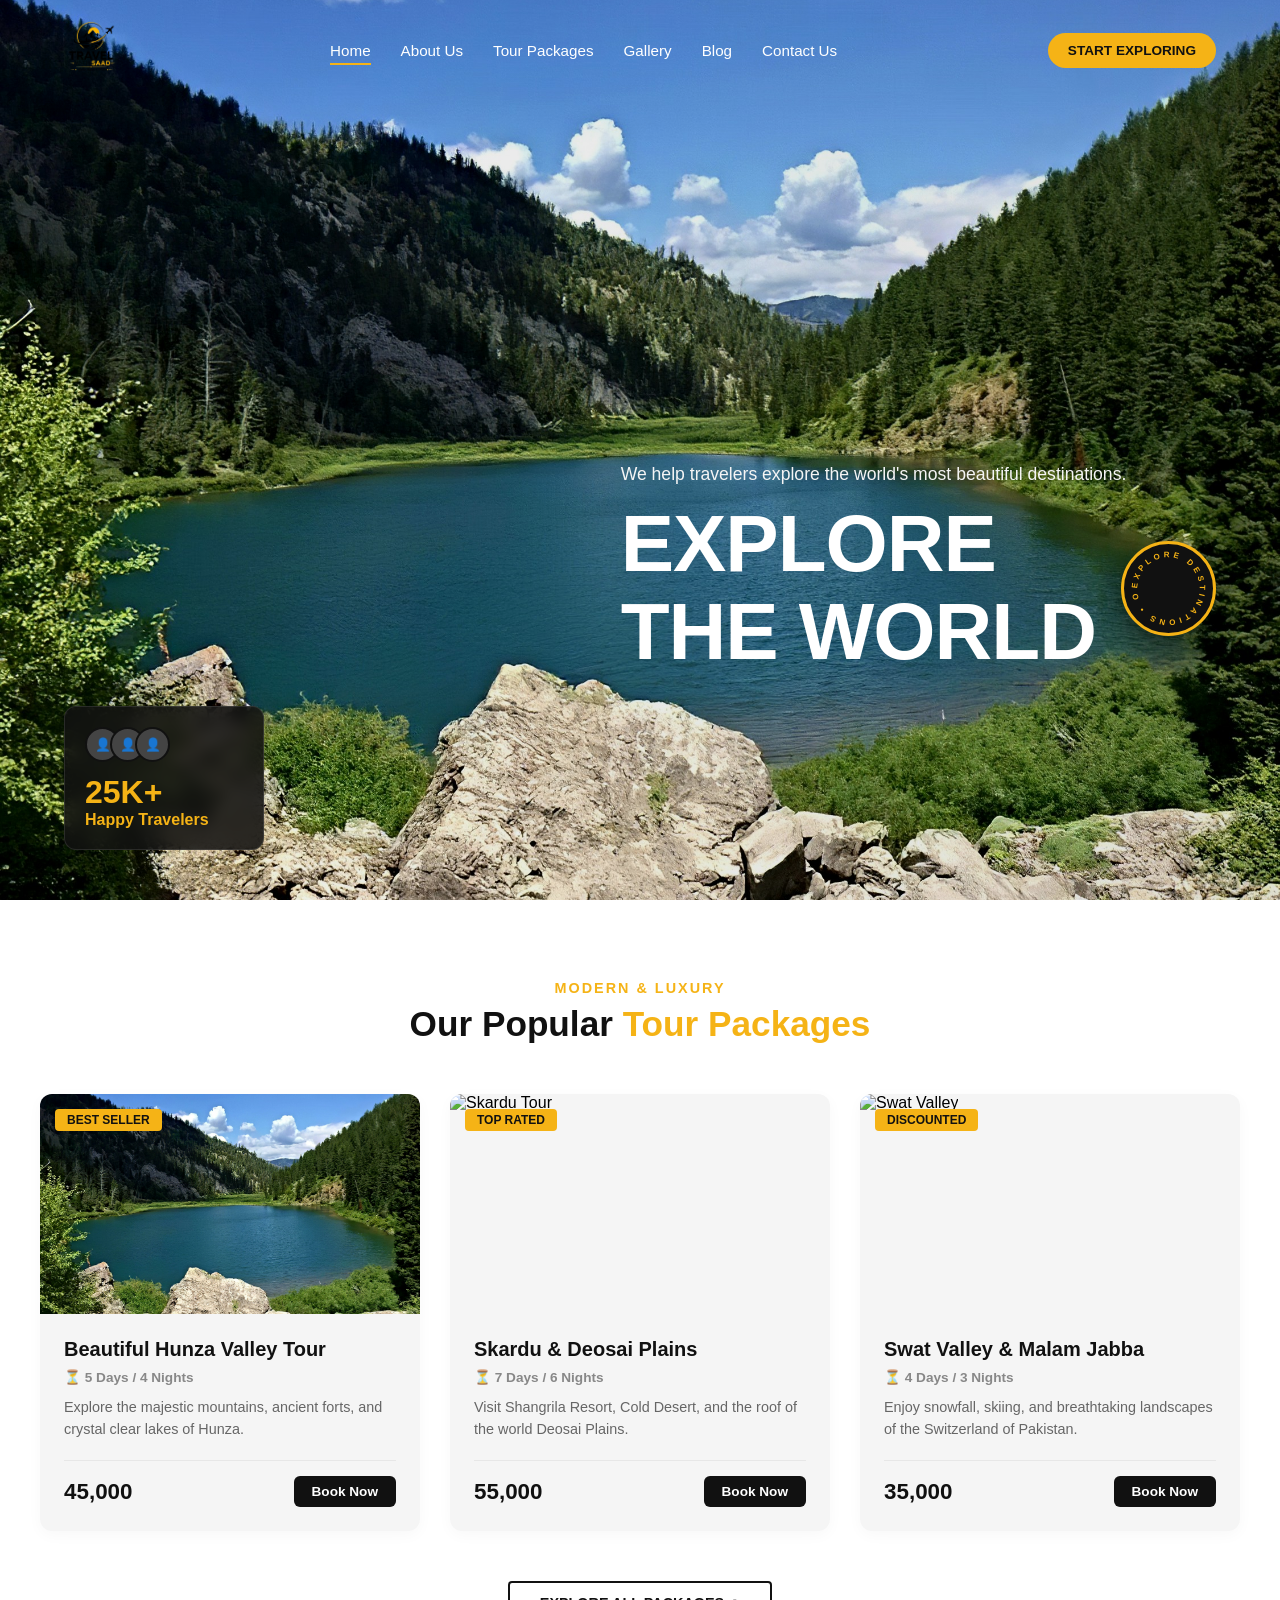
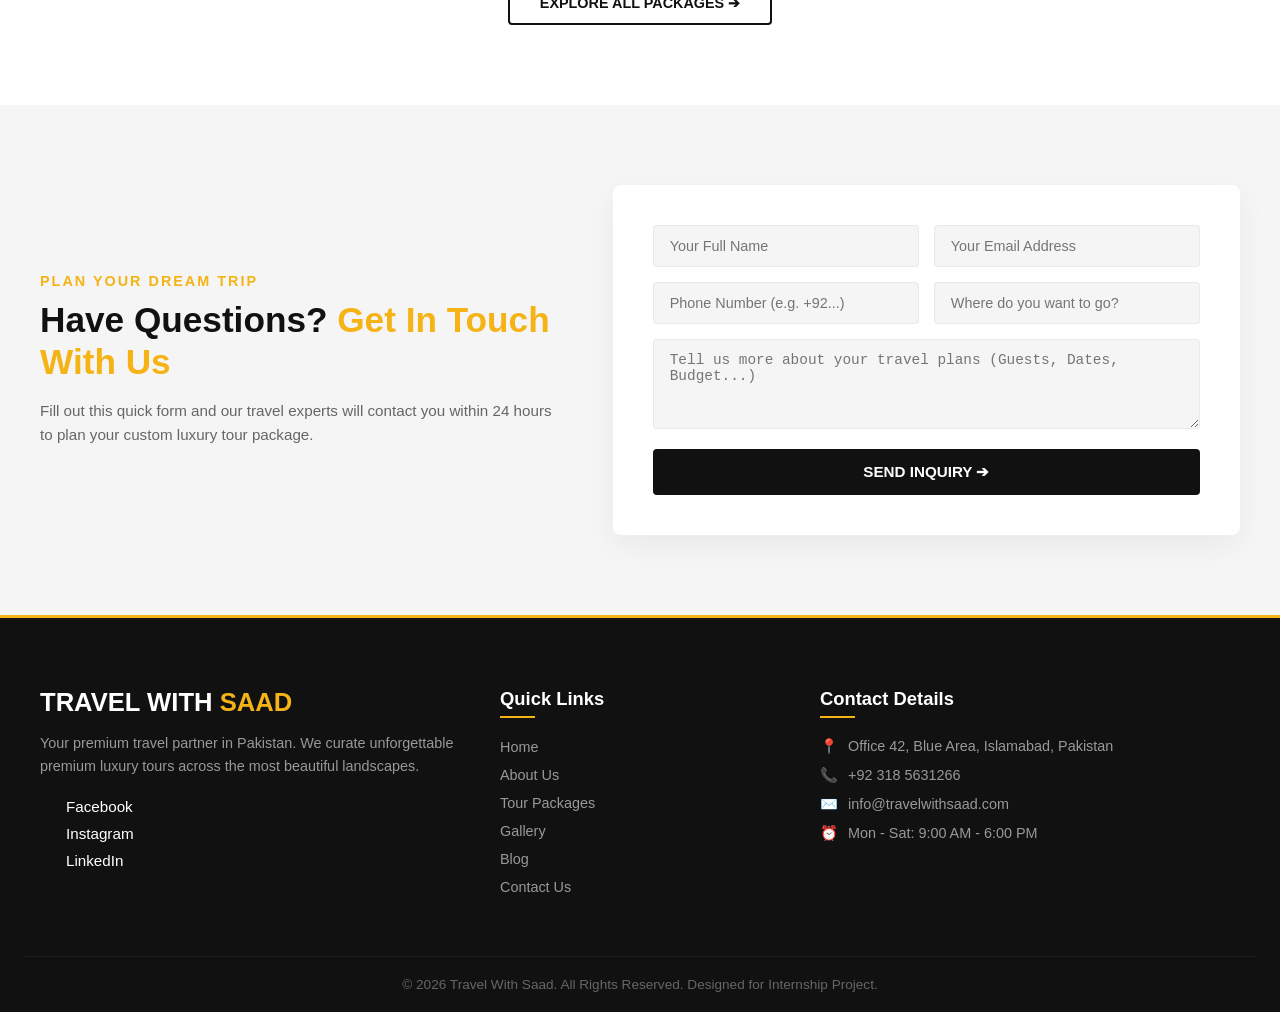
==== index.html @ cbd439f2 "Add files via upload" ====
<!DOCTYPE html>
<html lang="en">
<head>
    <meta charset="UTF-8">
    <meta name="viewport" content="width=device-width, initial-scale=1.0">
    <title>travel-with-saad</title>
     
     <link rel="stylesheet" href="css/all.min.css"> 
     <link rel="stylesheet" href="style.css">
</head>
<body>
    <!-- ==========================================
     MAIN NAVIGATION BAR (HEADER)
     ========================================== -->
<header class="main-navbar">
    <div class="nav-container">
        <!-- Real Logo Embedded -->
<a href="index.html" class="nav-logo">
    <img src="logo.png" alt="Travel With Saad Logo" class="logo-img">
</a>

        
        
        
        <button class="hamburger-btn" id="menuBtn" aria-label="Toggle Navigation">
            <span class="bar"></span>
            <span class="bar"></span>
            <span class="bar"></span>
        </button>
        
        <!-- Navigation Menu Links -->
        <nav class="nav-menu" id="navMenu">
            <a href="index.html" class="nav-link active">Home</a>
            <a href="about.html" class="nav-link">About Us</a>
            <a href="packages.html" class="nav-link">Tour Packages</a>
            <a href="gallery.html" class="nav-link">Gallery</a>
            <a href="blog.html" class="nav-link">Blog</a>
            <a href="contact.html" class="nav-link">Contact Us</a>
            
        </nav>
        <a href="#explore" class="nav-cta-btn">Start Exploring</a> 
        
    </div>
</header>
<!-- ==========================================
     INSPIRATIONAL HERO SECTION
     ========================================== -->
<section class="hero-section">
    
    <div class="hero-overlay"></div>
    
    <div class="hero-container">
       
        <div class="hero-main-content">
            <p class="hero-tagline">We help travelers explore the world's most beautiful destinations.</p>
          
<h1 class="hero-title">
    <span class="title-text">EXPLORE <br> THE WORLD</span>
    

    <div class="explore-badge-container">
        <svg viewBox="0 0 100 100" class="rotating-text-svg">
            <path id="circlePath" d="M 50, 50 m -35, 0 a 35,35 0 1,1 70,0 a 35,35 0 1,1 -70,0" fill="transparent" />
            <text fill="#f5b316">
                <textPath href="#circlePath" letter-spacing="3.8" style="font-size: 9px; font-weight: 800; font-family: 'Montserrat', sans-serif;">
                    EXPLORE DESTINATIONS • OUTDOOR DESTINATIONS • 
                </textPath>
            </text>
        </svg>
        
        <i class="fas fa-paper-plane center-badge-icon"></i>
    </div>
</h1>

        </div>
        

        
        <div class="floating-stats-card">
            <div class="avatar-group">
                <div class="avatar">👤</div>
                <div class="avatar">👤</div>
                <div class="avatar">👤</div>
            </div>

<h2 class="stats-number" id="touristCounter" data-target="25">0</h2><span class="stats-plus">K+</span>

            <p class="stats-label">Happy Travelers</p>
        </div>
    </div>
</section>
<!-- ==========================================
     POPULAR TOUR PACKAGES SECTION
     ========================================== -->
<section class="packages-section" id="packages">
    <div class="packages-container">
        
        <!-- Section Main Heading -->
        <div class="section-header">
            <p class="sub-title">Modern & Luxury</p>
            <h2 class="main-title">Our Popular <span>Tour Packages</span></h2>
        </div>

        <!-- Packages Grid Wrapper -->
        <div class="packages-grid">
            
            <!-- Card 1: Hunza Valley -->
            <div class="package-card">
                <div class="package-img-box">
                    <img src="hunza.jpg" alt="Hunza Valley" class="package-img">
                    <span class="package-tag">Best Seller</span>
                </div>
                <div class="package-content">
                    <h3 class="package-title">Beautiful Hunza Valley Tour</h3>
                    <p class="package-days">⏳ 5 Days / 4 Nights</p>
                    <p class="package-desc">Explore the majestic mountains, ancient forts, and crystal clear lakes of Hunza.</p>
                    <div class="package-footer">
                        <span class="package-price">45,000</span>
                        <a href="contact.html" class="book-btn">Book Now</a>
                    </div>
                </div>
            </div>

            <!-- Card 2: Skardu Adventure -->
            <div class="package-card">
                <div class="package-img-box">
                    <img src="skardu.jpg" alt="Skardu Tour" class="package-img">
                    <span class="package-tag">Top Rated</span>
                </div>
                <div class="package-content">
                    <h3 class="package-title">Skardu & Deosai Plains</h3>
                    <p class="package-days">⏳ 7 Days / 6 Nights</p>
                    <p class="package-desc">Visit Shangrila Resort, Cold Desert, and the roof of the world Deosai Plains.</p>
                    <div class="package-footer">
                        <span class="package-price">55,000</span>
                        <a href="contact.html" class="book-btn">Book Now</a>
                    </div>
                </div>
            </div>

            <!-- Card 3: Malam Jabba -->
            <div class="package-card">
                <div class="package-img-box">
                    <img src="swat.jpg" alt="Swat Valley" class="package-img">
                    <span class="package-tag">Discounted</span>
                </div>
                <div class="package-content">
                    <h3 class="package-title">Swat Valley & Malam Jabba</h3>
                    <p class="package-days">⏳ 4 Days / 3 Nights</p>
                    <p class="package-desc">Enjoy snowfall, skiing, and breathtaking landscapes of the Switzerland of Pakistan.</p>
                    <div class="package-footer">
                        <span class="package-price">35,000</span>
                        <a href="contact.html" class="book-btn">Book Now</a>
                    </div>
                </div>
            </div>
            </div>
         <!-- </div> packages-grid ke bilkul neeche yeh paste karein -->
        <div class="explore-more-box">
            <a href="packages.html" class="explore-more-btn">Explore All Packages ➔</a>
        </div>
    </div>
</section>
<!-- ==========================================
     QUICK INQUIRY FORM (FORMSPREE INTEGRATION)
     ========================================== -->
<section class="inquiry-section">
    <div class="inquiry-container">
        
        <!-- Left Side Text Box -->
        <div class="inquiry-info">
            <p class="inquiry-sub">Plan Your Dream Trip</p>
            <h2 class="inquiry-title">Have Questions? <span>Get In Touch With Us</span></h2>
            <p class="inquiry-text">Fill out this quick form and our travel experts will contact you within 24 hours to plan your custom luxury tour package.</p>
        </div>

        <!-- Right Side Form Box -->
        <div class="inquiry-form-box">
            <!-- ⚠️ Note: Action attribute me Formspree ki key end par lagegi backend k bina mail receive karne k liye -->
            <form action="https://formspree.io/f/mljrjzow" method="POST" class="main-inquiry-form">
                
                <div class="form-row">
                    <input type="text" name="name" placeholder="Your Full Name" required>
                    <input type="email" name="email" placeholder="Your Email Address" required>
                </div>

                <div class="form-row">
                    <input type="tel" name="phone" placeholder="Phone Number (e.g. +92...)" required>
                    <input type="text" name="destination" placeholder="Where do you want to go?" required>
                </div>

                <textarea name="message" rows="4" placeholder="Tell us more about your travel plans (Guests, Dates, Budget...)" required></textarea>

                <button type="submit" class="form-submit-btn">Send Inquiry ➔</button>
            </form>
        </div>

    </div>
</section>
<!-- ==========================================
     MAIN WEBSITE FOOTER SECTION
     ========================================== -->
<footer class="main-footer">
    <div class="footer-container">
        
        <!-- Column 1: Brand & Logo Info -->
        <div class="footer-col brand-info">
            <h3 class="footer-logo">Travel With <span>Saad</span></h3>
            <p class="footer-desc">Your premium travel partner in Pakistan. We curate unforgettable premium luxury tours across the most beautiful landscapes.</p>
            
          
<!-- Is code se icons aur text dono saaf likhe hue nazar aaein ge -->
<div class="footer-social-links" style="display: flex; flex-direction: column; gap: 10px; margin-top: 20px;">
    
    <!-- 1. Facebook Link -->
    <a href="https://www.facebook.com/iamrajasaad" target="_blank" aria-label="Facebook" style="color: #ffffff; font-size: 0.95rem; text-decoration: none; font-family: sans-serif; display: flex; align-items: center; gap: 10px;">
        <i class="fab fa-facebook-f" style="color: #f5b316; width: 16px;"></i> Facebook
    </a>
    
    <!-- 2. Instagram Link -->
    <a href="https://instagram.com" target="_blank" aria-label="Instagram" style="color: #ffffff; font-size: 0.95rem; text-decoration: none; font-family: sans-serif; display: flex; align-items: center; gap: 10px;">
        <i class="fab fa-instagram" style="color: #f5b316; width: 16px;"></i> Instagram
    </a>
    
    <!-- 3. LinkedIn Link -->
    <a href="https://www.linkedin.com/company/travel-with-saad/" target="_blank" aria-label="LinkedIn" style="color: #ffffff; font-size: 0.95rem; text-decoration: none; font-family: sans-serif; display: flex; align-items: center; gap: 10px;">
        <i class="fab fa-linkedin-in" style="color: #f5b316; width: 16px;"></i> LinkedIn
    </a>

</div>


        </div>

        <!-- Column 2: Quick Links Navigation -->
        <div class="footer-col links-info">
            <h4 class="footer-heading">Quick Links</h4>
            <ul class="footer-links-list">
                <li><a href="index.html">Home</a></li>
                <li><a href="about.html">About Us</a></li>
                <li><a href="packages.html">Tour Packages</a></li>
                <li><a href="gallery.html">Gallery</a></li>
                <li><a href="blog.html">Blog</a></li>
                <li><a href="contact.html">Contact Us</a></li>
            </ul>
        </div>

        <!-- Column 3: Real Direct Contact details -->
        <div class="footer-col contact-info">
            <h4 class="footer-heading">Contact Details</h4>
            <ul class="footer-contact-list">
                <li><span>📍</span> Office 42, Blue Area, Islamabad, Pakistan</li>
                <li><span>📞</span> +92 318 5631266</li> <!-- Mentor ka asli contact number responsibly bina list kharab kiye update kar diya -->
                <li><span>✉️</span> info@travelwithsaad.com</li>
                <li><span>⏰</span> Mon - Sat: 9:00 AM - 6:00 PM</li>
            </ul>
        </div>

    </div>

    <!-- Bottom Copyright Strip -->
    <div class="footer-bottom-strip">
        <p>&copy; 2026 Travel With Saad. All Rights Reserved. Designed for Internship Project.</p>
    </div>
</footer>






<script src="script.js"></script>

</body>
</html>
---- style.css ----
/* ==========================================
   1. GLOBAL VARIABLES & RESET
   ========================================== */
:root {
    --gold: #F5B316;
    --black: #111111;
    --white: #FFFFFF;
    --light-gray: #F5F5F5;
    --font-main: 'Poppins', sans-serif;
}

* {
    margin: 0;
    padding: 0;
    box-sizing: border-box;
}

body {
    font-family: var(--font-main);
    background-color: var(--light-gray);
    overflow-x: hidden; 
}

/* ==========================================
   2. NAVBAR DESKTOP DEFAULT STYLING
   ========================================== */
.main-navbar {
    position: fixed;
    top: 0;
    left: 0;
    width: 100%;
    background-color:transparent; 
    z-index: 1000;
    border-bottom: none; 
    box-shadow: none;
}
.main-navbar.scrolled{
    background-color: var(--white) !important;
    box-shadow: 0 4px 15px rgba(0,0,0,0.1);
}
.main-navbar.scrolled .nav-link {
    color: var(--black) !important; 
}

/* Scroll hone par active line ka behavior manage karne ke liye */
.main-navbar.scrolled .nav-link:hover,
.main-navbar.scrolled .nav-link.active {
    color: var(--gold) !important;
}

/* Scroll hone par hamburger lines bhi black ho jayengi */
.main-navbar.scrolled .hamburger-btn .bar {
    background-color: var(--black) !important;
}

.nav-container {
    display: flex;
    justify-content: space-between;
    align-items: center;
    max-width: 1200px;
    margin: 0 auto;
    padding: 20px 24px; /* Default desktop padding fixed */
}

.nav-logo {
    display: flex;
    align-items: center;
    color: var(--white);
    font-size: 1.5rem;
    font-weight: 700;
    text-decoration: none;
    letter-spacing: 1px;
    text-transform: uppercase;
}

.nav-logo span {
    color: var(--gold);
}

.logo-img {
    height: 60px;         
    width: auto;          
    display: block;
    object-fit: contain;  
    transition: all 0.3s ease-in-out; 
}

.nav-menu {
    display: flex;
    gap: 30px;
    align-items: center;
}

.nav-link {
    color: var(--white) !important;
    text-decoration: none;
    font-weight: 500;
    font-size: 0.95rem;
    position: relative;
    padding: 6px 0;
    transition: color 0.3s ease;
}

.nav-link::after {
    content: '';
    position: absolute;
    bottom: 0;
    left: 0;
    width: 0;
    height: 2px;
    background-color: var(--gold);
    transition: width 0.3s ease;
}

.nav-link:hover::after, 
.nav-link.active::after {
    width: 100%;
}

.nav-link:hover, 
.nav-link.active {
    color: var(--gold);
}

.hamburger-btn {
    display: none;
    background: none;
    border: none;
    flex-direction: column;
    justify-content: space-between;
    width: 24px;
    height: 18px;
    cursor: pointer;
    outline: none;
}

.hamburger-btn .bar {
    display: block;
    height: 3px;
    width: 100%;
    background-color: var(--white);
    border-radius: 3px;
    transition: all 0.3s ease-in-out;
}

/* ==========================================
   3. HERO SECTION & FLOATING CARD STYLING
   ========================================== */
.hero-section {
    position: relative;
    height: 100vh;
    width: 100%;
    background-image: url('hero-bg.jpg'); /* Folder path auto fixed */
    background-size: cover;
    background-position: center;
    display: flex;
    align-items: center;
}

.hero-overlay {
    position: absolute;
    top: 0;
    left: 0;
    width: 100%;
    height: 100%;
    background: linear-gradient(to right, rgba(0,0,0,0.05), rgba(0,0,0,0.12));
    z-index: 1;
}

.hero-container {
    position: relative;
    z-index: 2;
    width: 100%;
    max-width: 1200px;
    margin: 0 auto;
    padding: 0 24px;
    height: 100%;
    display: flex;
    flex-direction: column;
    justify-content: center;
}

.hero-main-content {
    align-self: flex-end; 
    text-align: left;
    max-width: 750px !important;
    margin-top: 80px;
    
}

.hero-tagline {
    color: var(--light-gray);
    font-size: 1.1rem;
    margin-bottom: 15px;
    font-weight: 400;
}

.hero-title {
    color: var(--white);
    font-size: 5rem;
    font-weight: 800;
    line-height: 1.1;
    letter-spacing: -1px;
    
}

.avatar-group {
    display: flex;
    margin-bottom: 12px;
}

.avatar {
    width: 35px;
    height: 35px;
    background-color: #444;
    border: 2px solid var(--black);
    border-radius: 50%;
    display: flex;
    align-items: center;
    justify-content: center;
    margin-right: -10px;
    font-size: 0.8rem;
    color: var(--white);
}
/* Number Block Styling */
.stats-number {
    display: inline-block;
    color: var(--gold); /* Pure gold color fix */
    font-size: 2rem;    /* Size ko compact kiya */
    font-weight: 700;
}

.stats-plus {
    color: var(--gold); /* K+ ka color bhi gold */
    font-size: 2rem;    /* Dono ka size bilkul barabar */
    font-weight: 700;
}
.stats-label{
    color: var(--gold);
    font-weight: 700;
    font-size: 1rem;
}

/* ✨ PROFESSIONAL SMOOTH LIFT EFFECT */
.floating-stats-card {
    position: absolute;
    bottom: 50px;
    left: 24px;
    background-color: rgba(17, 17, 17, 0.85);
    backdrop-filter: blur(8px);
    border: 1px solid rgba(255,255,255,0.1);
    padding: 20px;       /* Padding thodi tight ki */
    border-radius: 12px;
    width: 200px;        /* Card ka total size compact kiya */
    
    /* Neeche se upar lift hone wali CSS animation */
    animation: slideUpLift 1s cubic-bezier(0.1, 1, 0.1, 1) forwards;
    opacity: 0;
}

@keyframes slideUpLift {
    0% {
        transform: translateY(30px); /* 30px neeche se shuru hoga */
        opacity: 0;
    }
    100% {
        transform: translateY(0);    /* Smoothly upar aayega */
        opacity: 1;
    }
}
/* ==========================================
   5. SEARCH / BOOKING BAR STYLING
   ========================================== */
.search-booking-bar {
    background-color: var(--black);
    border: 1px solid rgba(255, 255, 255, 0.1);
    backdrop-filter: blur(10px);
    padding: 24px;
    width: 100%;
    max-width: 900px;
    margin-top: 40px; /* Hero content se nichay space */
    border-radius: 8px;
    box-shadow: 0 15px 30px rgba(0, 0, 0, 0.4);
}

.search-form {
    display: flex;
    justify-content: space-between;
    align-items: center;
    gap: 20px;
    width: 100%;
}

.search-input-group {
    display: flex;
    flex-direction: column;
    flex: 1;
}

.search-input-group label {
    color: var(--gold);
    font-size: 0.85rem;
    font-weight: 600;
    margin-bottom: 8px;
    text-transform: uppercase;
    letter-spacing: 0.5px;
}

.search-input-group label .icon {
    margin-right: 4px;
}

.search-input-group input,
.search-input-group select {
    background-color: rgba(255, 255, 255, 0.08);
    border: 1px solid rgba(255, 255, 255, 0.15);
    color: var(--white);
    padding: 12px 16px;
    border-radius: 6px;
    font-size: 0.95rem;
    outline: none;
    transition: all 0.3s ease;
}

.search-input-group input:focus,
.search-input-group select:focus {
    border-color: var(--gold);
    background-color: rgba(255, 255, 255, 0.15);
}

/* Date Input internal icon white color fix */
.search-input-group input[type="date"]::-webkit-calendar-picker-indicator {
    filter: invert(1);
    cursor: pointer;
}

/* Dropdown Options Color */
.search-input-group select option {
    background-color: var(--black);
    color: var(--white);
}

/* Search Submit Button */
.search-submit-btn {
    background-color: var(--gold);
    color: var(--black);
    border: none;
    padding: 14px 28px;
    border-radius: 6px;
    font-weight: 700;
    font-size: 0.95rem;
    cursor: pointer;
    text-transform: uppercase;
    transition: all 0.3s ease;
    align-self: flex-end; /* Label line ke barabar lane ke liye */
    height: 48px;
}

.search-submit-btn:hover {
    background-color: var(--white);
    transform: translateY(-2px);
}



/* ==========================================
   4. RESPONSIVE DESIGN (MEDIA QUERIES)
   ========================================== */

/* Tablet Screens (Max-width: 992px) */
@media screen and (max-width:992px) {
    .hero-title {
        font-size: 3.8rem; 
    }
}

/* Mobile Screens (Max-width: 768px) */
@media screen and (max-width: 1024px) {
    /* Navbar Mobile Cleanup */
    .nav-container {
        padding: 15px 20px; 
    }

    .logo-img {
        height: 45px;     
    }

    .hamburger-btn {
        display: flex; 
        align-items: center;
    }

    .nav-menu {
        position: absolute;
        top: 100%;
        left: 0;
        width: 100%;
        background-color: rgba(17, 17, 17, 0.98);
        flex-direction: column;
        gap: 0;
        text-align: center;
        max-height: 0; 
        overflow: hidden;
        transition: max-height 0.4s ease-in-out;
    }

    .nav-menu.open {
        max-height: 400px; 
    }

    .nav-link {
        display: block;
        padding: 16px 0;
        width: 100%;
        border-bottom: 1px solid rgba(255, 255, 255, 0.05);
    }

    .nav-link::after {
        display: none;
    }

    .hamburger-btn.open .bar:nth-child(1) {
        transform: translateY(7px) rotate(45deg);
        background-color: var(--gold);
    }
    .hamburger-btn.open .bar:nth-child(2) {
        opacity: 0;
    }
    .hamburger-btn.open .bar:nth-child(3) {
        transform: translateY(-8px) rotate(-45deg);
        background-color: var(--gold);
    }

    /* Hero Section Mobile Cleanup */
    .hero-container {
        justify-content: center;
        align-items: center;
        padding: 0 20px;
    }

    .hero-main-content {
        text-align: center;
        align-self: center;
        margin-top: 100px;
    }

    .hero-title {
        font-size: 2.8rem; 
    }

    .hero-tagline {
        font-size: 1rem;
    }

    .floating-stats-card {
        position: relative;
        bottom: auto;
        left: auto;
        margin: 40px auto 0 auto;
        width: 100%;
        max-width: 260px;
        text-align: center;
    }

    .avatar-group {
        justify-content: center;
    }
}
/* Desktop and Mobile Shared Styling */
.nav-cta-btn {
    background-color: var(--gold);
    color: var(--black);
    padding: 10px 20px;
    border-radius: 25px;
    text-decoration: none;
    font-weight: 600;
    font-size: 0.85rem;
    text-transform: uppercase;
    white-space: nowrap; /* Text ko break hone se bachayega */
    display: inline-block;
}

/* Mobile Alignment Fix */
@media screen and (max-width: 1024px) {
    /* Logo, Button aur Hamburger ko ek line mein barabar karne ke liye */
    .nav-container {
        display: flex;
        align-items: center;
        gap: 15px; 
    }
    .nav-logo{
        order: 1;
    }
    
    /* Button ka size mobile par thoda compact ho jayega */
    .nav-cta-btn {
        order: 2;
        padding: 8px 16px;
        font-size: 0.8rem;
        margin-left: auto; /* Is se button khud ba khud right side par hamburger ke sath chipak jayega */
    }
    .hamburger-btn{
        order: 3;
    }
        /* Search Bar Mobile Responsive */
    .search-booking-bar {
        max-width: 100%;
        margin-top: 30px;
        padding: 20px;
    }

    .search-form {
        flex-direction: column;
        gap: 15px;
    }

    .search-input-group {
        width: 100%;
    }

    .search-submit-btn {
        width: 100%;
        align-self: center;
        margin-top: 10px;
    }

}
/* ==========================================
   7. POPULAR PACKAGES STYLING
   ========================================== */
.packages-section {
    padding: 80px 24px;
    background-color: var(--white);
    width: 100%;
}

.packages-container {
    max-width: 1200px;
    margin: 0 auto;
}

/* Heading Box */
.section-header {
    text-align: center;
    margin-bottom: 50px;
}

.section-header .sub-title {
    color: var(--gold);
    font-weight: 600;
    text-transform: uppercase;
    font-size: 0.9rem;
    letter-spacing: 2px;
    margin-bottom: 8px;
}

.section-header .main-title {
    color: var(--black);
    font-size: 2.2rem;
    font-weight: 800;
}

.section-header .main-title span {
    color: var(--gold);
}

/* Layout Grid */
.packages-grid {
    display: grid;
    grid-template-columns: repeat(3, 1fr); /* 3 cards side-by-side */
    gap: 30px;
}

.package-card {
    background-color: var(--light-gray);
    border-radius: 12px;
    overflow: hidden;
    box-shadow: 0 4px 15px rgba(0,0,0,0.03);
    transition: transform 0.3s ease;
}

.package-card:hover {
    transform: translateY(-8px);
}

/* Image styling inside card */
.package-img-box {
    position: relative;
    height: 220px;
    width: 100%;
}

.package-img {
    width: 100%;
    height: 100%;
    object-fit: cover;
}

.package-tag {
    position: absolute;
    top: 15px;
    left: 15px;
    background-color: var(--gold);
    color: var(--black);
    padding: 4px 12px;
    font-size: 0.75rem;
    font-weight: 700;
    border-radius: 4px;
    text-transform: uppercase;
}

/* Content Area inside card */
.package-content {
    padding: 24px;
}

.package-title {
    font-size: 1.25rem;
    color: var(--black);
    font-weight: 700;
    margin-bottom: 8px;
}

.package-days {
    color: #888;
    font-size: 0.85rem;
    font-weight: 600;
    margin-bottom: 12px;
}

.package-desc {
    color: #666;
    font-size: 0.9rem;
    line-height: 1.5;
    margin-bottom: 20px;
}

/* Card footer details */
.package-footer {
    display: flex;
    justify-content: space-between;
    align-items: center;
    border-top: 1px solid rgba(0,0,0,0.06);
    padding-top: 15px;
}

.package-price {
    font-size: 1.4rem;
    font-weight: 800;
    color: var(--black);
}

.book-btn {
    background-color: var(--black);
    color: var(--white);
    text-decoration: none;
    padding: 8px 18px;
    border-radius: 6px;
    font-size: 0.85rem;
    font-weight: 600;
    transition: all 0.3s ease;
}

.book-btn:hover {
    background-color: var(--gold);
    color: var(--black);
}
.explore-more-box {
    width: 100%;
    display: flex;
    justify-content: center;
    align-items: center;
    margin-top: 50px; /* Cards se niche space */
}

.explore-more-btn {
    display: inline-block;
    background-color: transparent;
    color: var(--black);
    border: 2px solid var(--black);
    padding: 12px 30px;
    font-weight: 700;
    text-decoration: none;
    text-transform: uppercase;
    font-size: 0.9rem;
    border-radius: 4px;
    transition: all 0.3s ease;
    text-align: center;
    white-space: nowrap;
    width: auto !important;
}

.explore-more-btn:hover {
    background-color: var(--black);
    color: var(--white);
}


/* Mobile Media Query Code Integration */
@media screen and (max-width: 992px) {
    .packages-grid {
        grid-template-columns: repeat(2, 1fr); /* Tablet par 2 cards ek sath */
    }
}

@media screen and (max-width: 600px) {
    .packages-grid {
        grid-template-columns: 1fr; /* Mobile par stack ho jayenge */
    }
    .section-header .main-title {
        font-size: 1.8rem;
    }
}
/* ==========================================
   8. QUICK INQUIRY FORM STYLING (DESKTOP)
   ========================================== */
.inquiry-section {
    padding: 80px 24px;
    background-color: var(--light-gray);
    width: 100%;
}

.inquiry-container {
    max-width: 1200px;
    margin: 0 auto;
    display: grid;
    grid-template-columns: 1fr 1.2fr; /* Left text, right form box layout */
    gap: 50px;
    align-items: center;
}

.inquiry-sub {
    color: var(--gold);
    font-weight: 600;
    text-transform: uppercase;
    font-size: 0.9rem;
    letter-spacing: 2px;
    margin-bottom: 10px;
}

.inquiry-title {
    color: var(--black);
    font-size: 2.2rem;
    font-weight: 800;
    line-height: 1.2;
    margin-bottom: 15px;
}

.inquiry-title span {
    color: var(--gold);
}

.inquiry-text {
    color: #666;
    font-size: 0.95rem;
    line-height: 1.6;
}

/* Form Box */
.inquiry-form-box {
    background-color: var(--white);
    padding: 40px;
    border-radius: 8px;
    box-shadow: 0 10px 30px rgba(0,0,0,0.05);
}

.main-inquiry-form {
    display: flex;
    flex-direction: column;
    gap: 15px;
}

.form-row {
    display: flex;
    gap: 15px;
}

.form-row input, 
.main-inquiry-form textarea {
    width: 100%;
    background-color: var(--light-gray);
    border: 1px solid rgba(0,0,0,0.05);
    padding: 12px 16px;
    font-size: 0.9rem;
    border-radius: 4px;
    outline: none;
    transition: all 0.3s ease;
}

.form-row input:focus, 
.main-inquiry-form textarea:focus {
    border-color: var(--gold);
    background-color: var(--white);
    box-shadow: 0 0 8px rgba(245, 179, 22, 0.15);
}

/* Submit Button */
.form-submit-btn {
    background-color: var(--black);
    color: var(--white);
    border: none;
    padding: 14px;
    font-size: 0.95rem;
    font-weight: 700;
    text-transform: uppercase;
    border-radius: 4px;
    cursor: pointer;
    transition: all 0.3s ease;
    margin-top: 5px;
}

.form-submit-btn:hover {
    background-color: var(--gold);
    color: var(--black);
}


/* ==========================================
   ⚡ MOBILE MEDIA QUERY (FOR INQUIRY SECTION ONLY)
   ========================================== */
@media screen and (max-width: 1024px) {
    .inquiry-section {
        padding: 50px 20px;
    }
    
    .inquiry-container {
        grid-template-columns: 1fr; /* Mobile screen par text aur form upar niche ho jayenge */
        gap: 30px;
    }
    
    .inquiry-title {
        font-size: 1.8rem;
    }
    
    .form-row {
        flex-direction: column; /* Input fields ek ke niche ek aayengi screen tight hone par */
        gap: 15px;
    }
    
    .inquiry-form-box {
        padding: 25px 20px; /* Choti screen par inner spacing kam kar di */
    }
}
/* ==========================================
   9. MAIN WEBSITE FOOTER (DESKTOP)
   ========================================== */
.main-footer {
    background-color: var(--black);
    color: var(--light-gray);
    padding: 70px 24px 0 24px;
    border-top: 3px solid var(--gold);
    width: 100%;
}

.footer-container {
    max-width: 1200px;
    margin: 0 auto;
    display: grid;
    grid-template-columns: 1.5fr 1fr 1.5fr; /* Columns width layout */
    gap: 40px;
    padding-bottom: 50px;
}

.footer-col {
    display: flex;
    flex-direction: column;
}

.footer-logo {
    color: var(--white);
    font-size: 1.6rem;
    font-weight: 700;
    margin-bottom: 15px;
    text-transform: uppercase;
}

.footer-logo span {
    color: var(--gold);
}

.footer-desc {
    color: #999999;
    font-size: 0.9rem;
    line-height: 1.6;
}

.footer-heading {
    color: var(--white);
    font-size: 1.15rem;
    font-weight: 600;
    margin-bottom: 20px;
    position: relative;
    padding-bottom: 8px;
}

/* Heading ke niche choti gold underline decorative effect */
.footer-heading::after {
    content: '';
    position: absolute;
    bottom: 0;
    left: 0;
    width: 35px;
    height: 2px;
    background-color: var(--gold);
}

/* Lists styling definitions */
.footer-links-list, 
.footer-contact-list {
    list-style: none;
}

.footer-links-list li {
    margin-bottom: 10px;
}

.footer-links-list a {
    color: #999999;
    text-decoration: none;
    font-size: 0.9rem;
    transition: color 0.3s ease, padding-left 0.3s ease;
}

.footer-links-list a:hover {
    color: var(--gold);
    padding-left: 5px; /* Slide effect on hover */
}

.footer-contact-list li {
    color: #999999;
    font-size: 0.9rem;
    margin-bottom: 12px;
    display: flex;
    align-items: flex-start;
    gap: 10px;
}

.footer-contact-list li span {
    color: var(--gold);
}

/* Bottom Strip Copyright bar */
.footer-bottom-strip {
    border-top: 1px solid rgba(255, 255, 255, 0.05);
    padding: 20px 24px;
    text-align: center;
}

.footer-bottom-strip p {
    color: #666666;
    font-size: 0.85rem;
}


.footer-social-links a:hover {
    color: #f5b316 !important; 
    text-decoration: underline !important;
}



/* ==========================================
   ⚡ MOBILE MEDIA QUERY (FOR FOOTER SECTION ONLY)
   ========================================== */
@media screen and (max-width: 1024px) {
    .main-footer {
        padding: 50px 20px 0 20px;
    }

    .footer-container {
        grid-template-columns: 1fr; /* Mobile screen par columns vertical layers ban jayenge */
        gap: 35px;
        padding-bottom: 40px;
    }

    .footer-heading {
        margin-bottom: 15px;
    }

    .footer-bottom-strip {
        padding: 15px 20px;
    }
}
/* ==========================================
   12. SOLID WHITE NAVBAR FOR INNER PAGES (DESKTOP)
   ========================================== */
.inner-main-navbar {
    position: fixed;
    top: 0;
    left: 0;
    width: 100%;
    background-color: var(--white); /* Permanent solid white background look */
    box-shadow: 0 4px 15px rgba(0, 0, 0, 0.06);
    z-index: 1000;
}

.inner-nav-container {
    display: flex;
    justify-content: space-between;
    align-items: center;
    max-width: 1200px;
    margin: 0 auto;
    padding: 15px 24px;
}

.inner-logo-img {
    height: 50px;
    width: auto;
    display: block;
    object-fit: contain;
}

.inner-nav-menu {
    display: flex;
    gap: 30px;
    align-items: center;
}

.inner-nav-link {
    color: var(--black); /* Strictly black text color code representation */
    text-decoration: none;
    font-weight: 600;
    font-size: 0.95rem;
    position: relative;
    padding: 6px 0;
    transition: color 0.3s ease;
}

.inner-nav-link:hover,
.inner-nav-link.active {
    color: var(--gold);
}

.inner-nav-cta {
    background-color: var(--gold);
    color: var(--black);
    padding: 10px 22px;
    border-radius: 25px;
    text-decoration: none;
    font-weight: 600;
    font-size: 0.85rem;
    text-transform: uppercase;
    transition: transform 0.2s ease;
}
.inner-nav-cta:hover { transform: scale(1.05); }
/* ---- Sliding Underline Animation ---- */
.inner-nav-link::after {
    content: '';
    position: absolute;
    bottom: 0;
    left: 0;                             /* Line strictly left side se nikle gi */
    width: 0;                            /* Shuru me line gayab rahe gi */
    height: 2px;                         /* Line ki motai */
    background-color: var(--gold);       /* Gold color line */
    transition: width 0.3s ease-in-out;  /* Smooth left-to-right sliding speed */
}

/* Hover karne par ya active page par line 100% load ho jaye gi */
.inner-nav-link:hover::after,
.inner-nav-link.active::after {
    width: 100%;
}

.inner-hamburger-btn {
    display: none; /* Desktop par hidden rahega */
    background: none;
    border: none;
    flex-direction: column;
    justify-content: space-between;
    width: 24px;
    height: 18px;
    cursor: pointer;
}

.inner-bar {
    display: block;
    height: 3px;
    width: 100%;
    background-color: var(--black); /* Hamburger lines permanently black */
    border-radius: 3px;
    transition: all 0.3s ease-in-out;
}


/* ==========================================
   ⚡ TABLET & MOBILE MEDIA QUERY FOR INNER NAVBAR
   ========================================== */
@media screen and (max-width: 1024px) { /* 💻 Laptop se niche hi hamburger trigger ho jayega (Tablet Included) */
    .inner-hamburger-btn {
        display: flex; /* Tablet screen sizes par hamburger show ho jayega */
        order: 3;
    }

    .inner-nav-cta {
        order: 2;
        margin-left: auto;
        margin-right: 15px;
        padding: 8px 16px;
        font-size: 0.8rem;
    }

    .inner-nav-logo { order: 1; }

    /* Dropdown mobile structural overlay layer definition */
    .inner-nav-menu {
        position: absolute;
        top: 100%;
        left: 0;
        width: 100%;
        background-color: rgba(17, 17, 17, 0.98); /* Open hone par dropdown modern dark black */
        flex-direction: column;
        gap: 0;
        text-align: center;
        max-height: 0;
        overflow: hidden;
        transition: max-height 0.4s ease-in-out;
    }

    /* Class toggle behaviors activation link look */
    .inner-nav-menu.open {
        max-height: 400px;
    }

    .inner-nav-link {
        display: block;
        padding: 16px 0;
        width: 100%;
        color: var(--white); /* Dropdown box ke andar white links dikhengi contrast k liye */
        border-bottom: 1px solid rgba(255, 255, 255, 0.05);
    }

    /* Hamburger bars cross animation configurations */
    .inner-hamburger-btn.open .inner-bar:nth-child(1) {
        transform: translateY(7px) rotate(45deg);
        background-color: var(--gold);
    }
    .inner-hamburger-btn.open .inner-bar:nth-child(2) { opacity: 0; }
    .inner-hamburger-btn.open .inner-bar:nth-child(3) {
        transform: translateY(-8px) rotate(-45deg);
        background-color: var(--gold);
    }
}
/* Purani heading ko flex de kar badge ko right side par jorna */
.hero-title {
    display: inline-flex !important;
    align-items: center !important;
    gap: 15px !important;
    width: auto !important;
}

/* Sirf aur sirf badge ki apni setting aur orange ring border */
.explore-badge-container {
    position: relative !important;
    width: 95px !important;  
    height: 95px !important;
    display: inline-block !important;
    background-color: #111111 !important; 
    border-radius: 50% !important;
    
    /* Mentor jaisi orange solid line */
    border: 3px solid #f5b316 !important; 
    box-shadow: 0 10px 30px rgba(0, 0, 0, 0.5) !important;
    margin-left: 10px !important;
}

/* Badge ke ghumne ki animation */
.rotating-text-svg {
    width: 100% !important;
    height: 100% !important;
    animation: spinBadgeTextSaad 14s linear infinite !important;
}

.center-badge-icon {
    position: absolute !important;
    top: 50% !important;
    left: 50% !important;
    transform: translate(-50%, -50%) !important;
    color: #f5b316 !important;
    font-size: 1.1rem !important;
}

@keyframes spinBadgeTextSaad {
    from { transform: rotate(0deg); }
    to { transform: rotate(360deg); }
}
/* ===================================================
   TEXT KO MARGIN SE NICHE CARD KE SAMNE LANE KA FIX
   =================================================== */
.hero-main-content {
    margin-top: 240px !important; /* Is line se text chhat se niche khisat kar card ke samne aa jayega */
}
/* ===================================================
   MOBILE AND TABLET RESPONSIVE FIX (Media Query)
   =================================================== */
@media screen and (max-width: 768px) {
    /* Mobile par margin kam karne ke liye taake text card par na gire */
    .hero-main-content {
        margin-top: 40px !important; 
    }

    /* Mobile screen ke mutabiq heading ka size thoda normal karne ke liye */
    .hero-title {
        font-size: 2.2rem !important;
        flex-wrap: wrap; /* Agar mobile par screen choti ho to badge munasib adjust ho jaye */
        gap: 10px !important;
    }

    /* Mobile par badge ka size thoda chota karne ke liye */
    .explore-badge-container {
        width: 75px !important;
        height: 75px !important;
    }
}
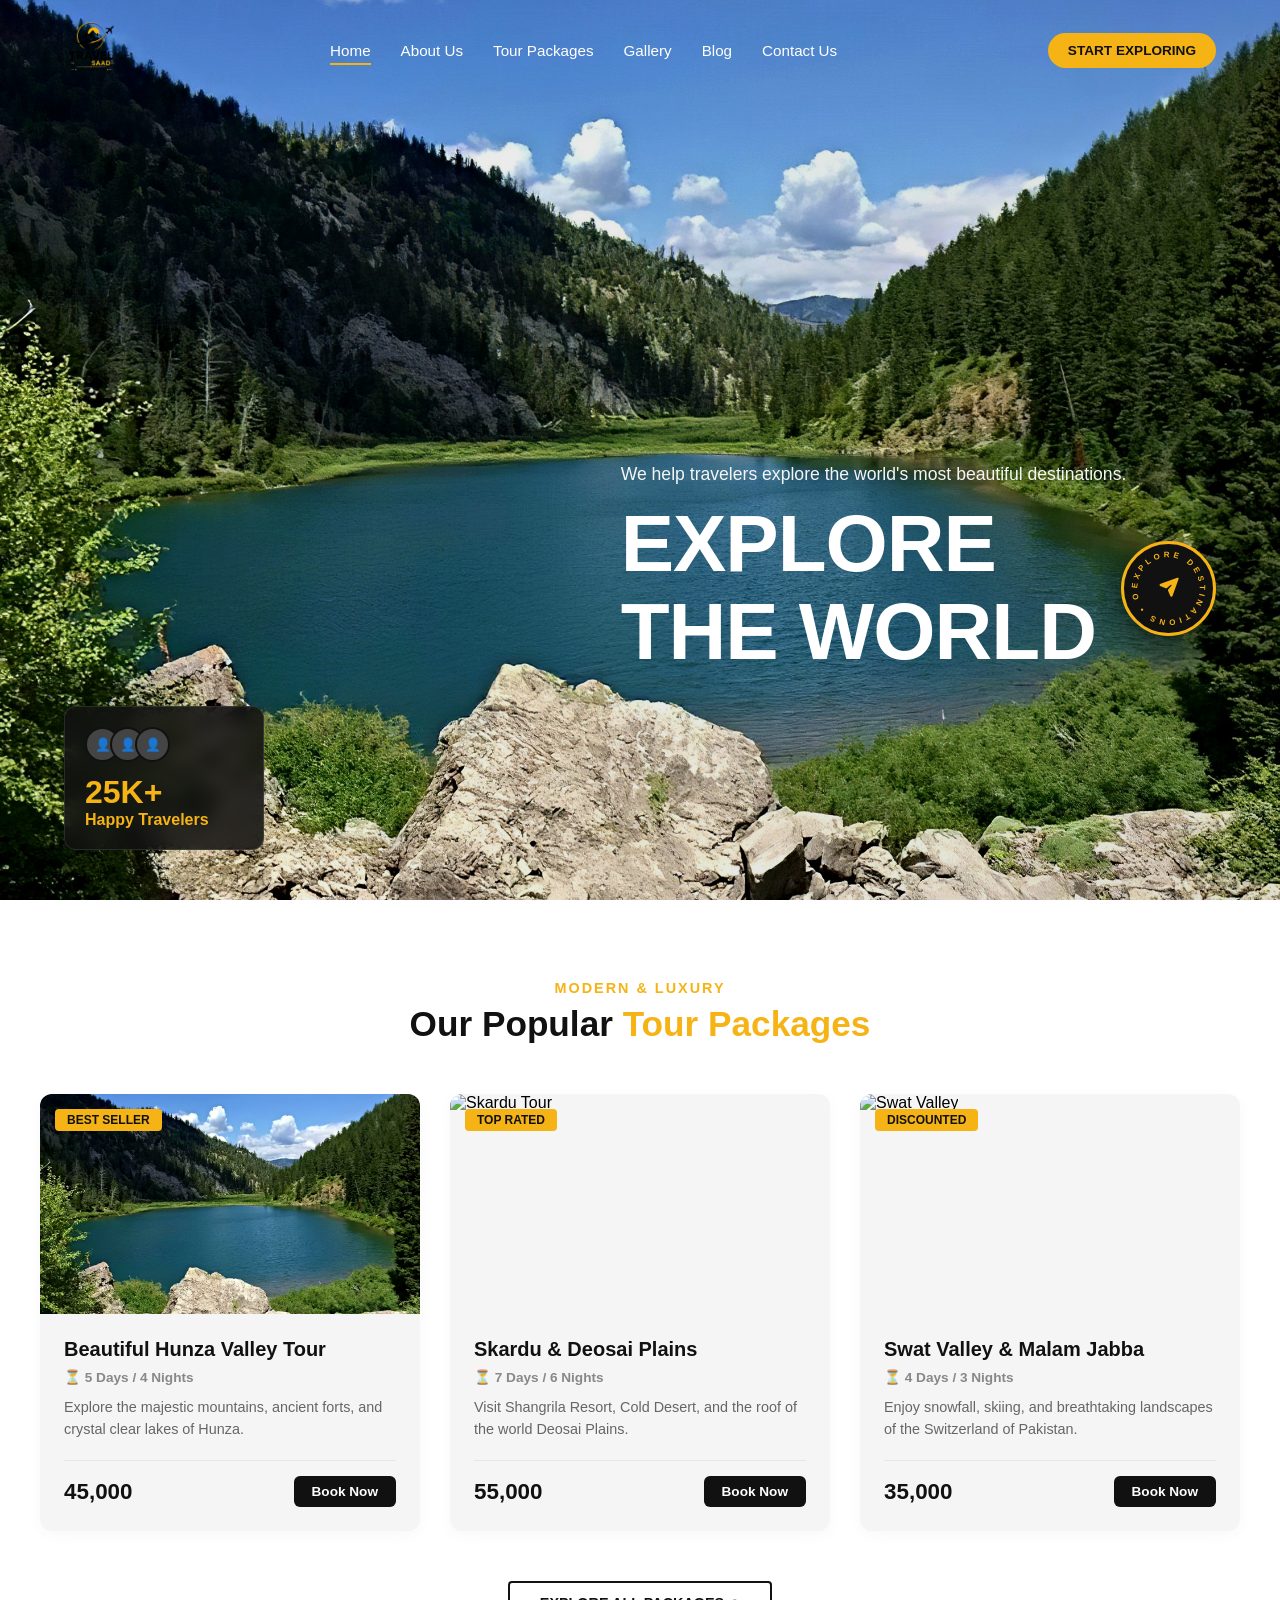
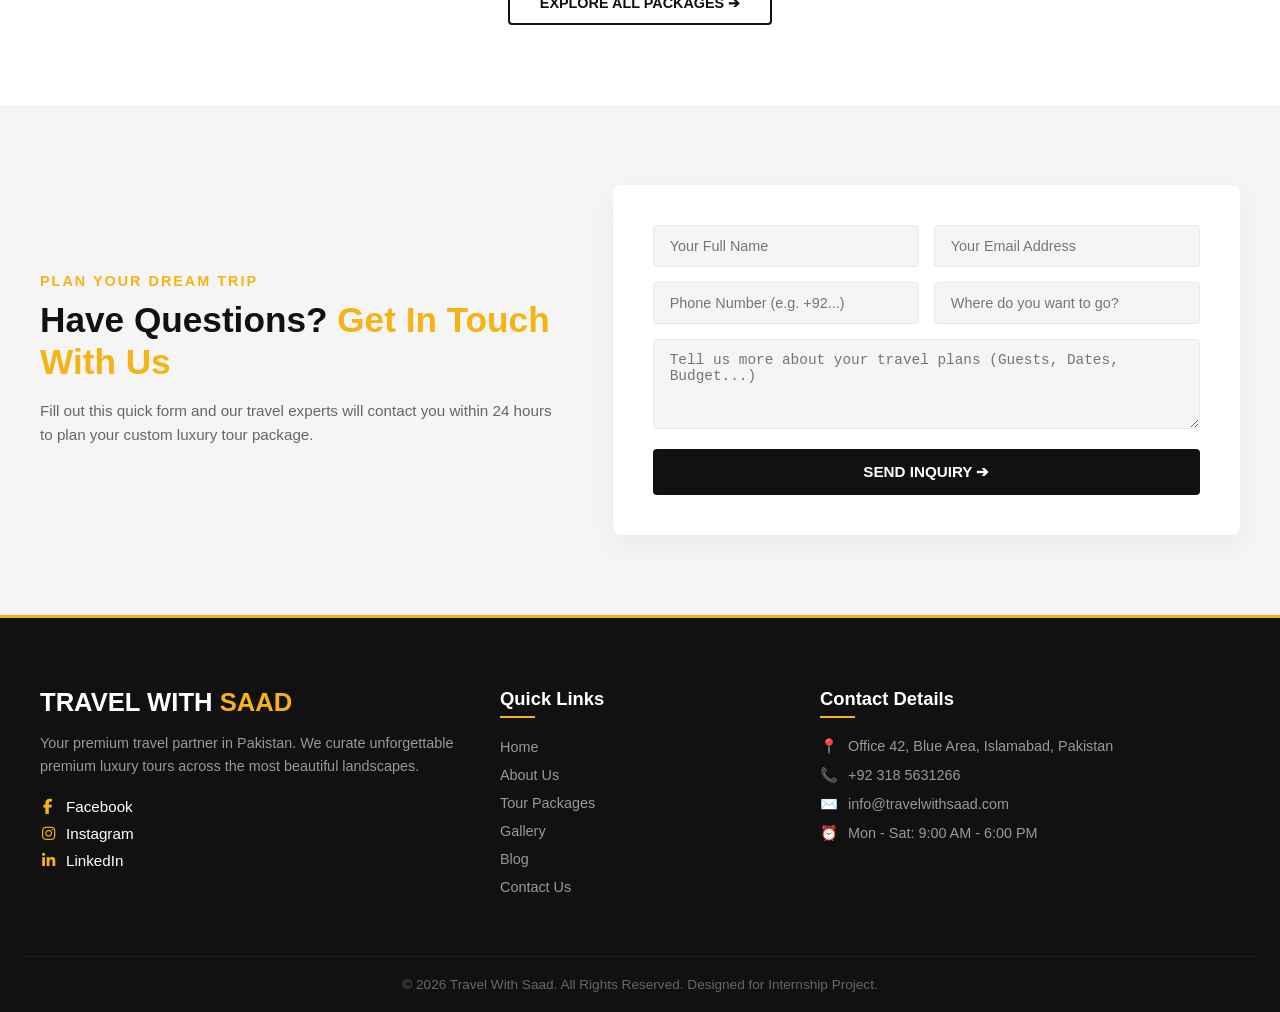
==== commit 71a5726a: "Add travel website files and gallery images" ====
--- a/index.html
+++ b/index.html
@@ -1,275 +1,275 @@
-<!DOCTYPE html>
-<html lang="en">
-<head>
-    <meta charset="UTF-8">
-    <meta name="viewport" content="width=device-width, initial-scale=1.0">
-    <title>travel-with-saad</title>
-     
-     <link rel="stylesheet" href="css/all.min.css"> 
-     <link rel="stylesheet" href="style.css">
-</head>
-<body>
-    <!-- ==========================================
-     MAIN NAVIGATION BAR (HEADER)
-     ========================================== -->
-<header class="main-navbar">
-    <div class="nav-container">
-        <!-- Real Logo Embedded -->
-<a href="index.html" class="nav-logo">
-    <img src="logo.png" alt="Travel With Saad Logo" class="logo-img">
-</a>
-
-        
-        
-        
-        <button class="hamburger-btn" id="menuBtn" aria-label="Toggle Navigation">
-            <span class="bar"></span>
-            <span class="bar"></span>
-            <span class="bar"></span>
-        </button>
-        
-        <!-- Navigation Menu Links -->
-        <nav class="nav-menu" id="navMenu">
-            <a href="index.html" class="nav-link active">Home</a>
-            <a href="about.html" class="nav-link">About Us</a>
-            <a href="packages.html" class="nav-link">Tour Packages</a>
-            <a href="gallery.html" class="nav-link">Gallery</a>
-            <a href="blog.html" class="nav-link">Blog</a>
-            <a href="contact.html" class="nav-link">Contact Us</a>
-            
-        </nav>
-        <a href="#explore" class="nav-cta-btn">Start Exploring</a> 
-        
-    </div>
-</header>
-<!-- ==========================================
-     INSPIRATIONAL HERO SECTION
-     ========================================== -->
-<section class="hero-section">
-    
-    <div class="hero-overlay"></div>
-    
-    <div class="hero-container">
-       
-        <div class="hero-main-content">
-            <p class="hero-tagline">We help travelers explore the world's most beautiful destinations.</p>
-          
-<h1 class="hero-title">
-    <span class="title-text">EXPLORE <br> THE WORLD</span>
-    
-
-    <div class="explore-badge-container">
-        <svg viewBox="0 0 100 100" class="rotating-text-svg">
-            <path id="circlePath" d="M 50, 50 m -35, 0 a 35,35 0 1,1 70,0 a 35,35 0 1,1 -70,0" fill="transparent" />
-            <text fill="#f5b316">
-                <textPath href="#circlePath" letter-spacing="3.8" style="font-size: 9px; font-weight: 800; font-family: 'Montserrat', sans-serif;">
-                    EXPLORE DESTINATIONS • OUTDOOR DESTINATIONS • 
-                </textPath>
-            </text>
-        </svg>
-        
-        <i class="fas fa-paper-plane center-badge-icon"></i>
-    </div>
-</h1>
-
-        </div>
-        
-
-        
-        <div class="floating-stats-card">
-            <div class="avatar-group">
-                <div class="avatar">👤</div>
-                <div class="avatar">👤</div>
-                <div class="avatar">👤</div>
-            </div>
-
-<h2 class="stats-number" id="touristCounter" data-target="25">0</h2><span class="stats-plus">K+</span>
-
-            <p class="stats-label">Happy Travelers</p>
-        </div>
-    </div>
-</section>
-<!-- ==========================================
-     POPULAR TOUR PACKAGES SECTION
-     ========================================== -->
-<section class="packages-section" id="packages">
-    <div class="packages-container">
-        
-        <!-- Section Main Heading -->
-        <div class="section-header">
-            <p class="sub-title">Modern & Luxury</p>
-            <h2 class="main-title">Our Popular <span>Tour Packages</span></h2>
-        </div>
-
-        <!-- Packages Grid Wrapper -->
-        <div class="packages-grid">
-            
-            <!-- Card 1: Hunza Valley -->
-            <div class="package-card">
-                <div class="package-img-box">
-                    <img src="hunza.jpg" alt="Hunza Valley" class="package-img">
-                    <span class="package-tag">Best Seller</span>
-                </div>
-                <div class="package-content">
-                    <h3 class="package-title">Beautiful Hunza Valley Tour</h3>
-                    <p class="package-days">⏳ 5 Days / 4 Nights</p>
-                    <p class="package-desc">Explore the majestic mountains, ancient forts, and crystal clear lakes of Hunza.</p>
-                    <div class="package-footer">
-                        <span class="package-price">45,000</span>
-                        <a href="contact.html" class="book-btn">Book Now</a>
-                    </div>
-                </div>
-            </div>
-
-            <!-- Card 2: Skardu Adventure -->
-            <div class="package-card">
-                <div class="package-img-box">
-                    <img src="skardu.jpg" alt="Skardu Tour" class="package-img">
-                    <span class="package-tag">Top Rated</span>
-                </div>
-                <div class="package-content">
-                    <h3 class="package-title">Skardu & Deosai Plains</h3>
-                    <p class="package-days">⏳ 7 Days / 6 Nights</p>
-                    <p class="package-desc">Visit Shangrila Resort, Cold Desert, and the roof of the world Deosai Plains.</p>
-                    <div class="package-footer">
-                        <span class="package-price">55,000</span>
-                        <a href="contact.html" class="book-btn">Book Now</a>
-                    </div>
-                </div>
-            </div>
-
-            <!-- Card 3: Malam Jabba -->
-            <div class="package-card">
-                <div class="package-img-box">
-                    <img src="swat.jpg" alt="Swat Valley" class="package-img">
-                    <span class="package-tag">Discounted</span>
-                </div>
-                <div class="package-content">
-                    <h3 class="package-title">Swat Valley & Malam Jabba</h3>
-                    <p class="package-days">⏳ 4 Days / 3 Nights</p>
-                    <p class="package-desc">Enjoy snowfall, skiing, and breathtaking landscapes of the Switzerland of Pakistan.</p>
-                    <div class="package-footer">
-                        <span class="package-price">35,000</span>
-                        <a href="contact.html" class="book-btn">Book Now</a>
-                    </div>
-                </div>
-            </div>
-            </div>
-         <!-- </div> packages-grid ke bilkul neeche yeh paste karein -->
-        <div class="explore-more-box">
-            <a href="packages.html" class="explore-more-btn">Explore All Packages ➔</a>
-        </div>
-    </div>
-</section>
-<!-- ==========================================
-     QUICK INQUIRY FORM (FORMSPREE INTEGRATION)
-     ========================================== -->
-<section class="inquiry-section">
-    <div class="inquiry-container">
-        
-        <!-- Left Side Text Box -->
-        <div class="inquiry-info">
-            <p class="inquiry-sub">Plan Your Dream Trip</p>
-            <h2 class="inquiry-title">Have Questions? <span>Get In Touch With Us</span></h2>
-            <p class="inquiry-text">Fill out this quick form and our travel experts will contact you within 24 hours to plan your custom luxury tour package.</p>
-        </div>
-
-        <!-- Right Side Form Box -->
-        <div class="inquiry-form-box">
-            <!-- ⚠️ Note: Action attribute me Formspree ki key end par lagegi backend k bina mail receive karne k liye -->
-            <form action="https://formspree.io/f/mljrjzow" method="POST" class="main-inquiry-form">
-                
-                <div class="form-row">
-                    <input type="text" name="name" placeholder="Your Full Name" required>
-                    <input type="email" name="email" placeholder="Your Email Address" required>
-                </div>
-
-                <div class="form-row">
-                    <input type="tel" name="phone" placeholder="Phone Number (e.g. +92...)" required>
-                    <input type="text" name="destination" placeholder="Where do you want to go?" required>
-                </div>
-
-                <textarea name="message" rows="4" placeholder="Tell us more about your travel plans (Guests, Dates, Budget...)" required></textarea>
-
-                <button type="submit" class="form-submit-btn">Send Inquiry ➔</button>
-            </form>
-        </div>
-
-    </div>
-</section>
-<!-- ==========================================
-     MAIN WEBSITE FOOTER SECTION
-     ========================================== -->
-<footer class="main-footer">
-    <div class="footer-container">
-        
-        <!-- Column 1: Brand & Logo Info -->
-        <div class="footer-col brand-info">
-            <h3 class="footer-logo">Travel With <span>Saad</span></h3>
-            <p class="footer-desc">Your premium travel partner in Pakistan. We curate unforgettable premium luxury tours across the most beautiful landscapes.</p>
-            
-          
-<!-- Is code se icons aur text dono saaf likhe hue nazar aaein ge -->
-<div class="footer-social-links" style="display: flex; flex-direction: column; gap: 10px; margin-top: 20px;">
-    
-    <!-- 1. Facebook Link -->
-    <a href="https://www.facebook.com/iamrajasaad" target="_blank" aria-label="Facebook" style="color: #ffffff; font-size: 0.95rem; text-decoration: none; font-family: sans-serif; display: flex; align-items: center; gap: 10px;">
-        <i class="fab fa-facebook-f" style="color: #f5b316; width: 16px;"></i> Facebook
-    </a>
-    
-    <!-- 2. Instagram Link -->
-    <a href="https://instagram.com" target="_blank" aria-label="Instagram" style="color: #ffffff; font-size: 0.95rem; text-decoration: none; font-family: sans-serif; display: flex; align-items: center; gap: 10px;">
-        <i class="fab fa-instagram" style="color: #f5b316; width: 16px;"></i> Instagram
-    </a>
-    
-    <!-- 3. LinkedIn Link -->
-    <a href="https://www.linkedin.com/company/travel-with-saad/" target="_blank" aria-label="LinkedIn" style="color: #ffffff; font-size: 0.95rem; text-decoration: none; font-family: sans-serif; display: flex; align-items: center; gap: 10px;">
-        <i class="fab fa-linkedin-in" style="color: #f5b316; width: 16px;"></i> LinkedIn
-    </a>
-
-</div>
-
-
-        </div>
-
-        <!-- Column 2: Quick Links Navigation -->
-        <div class="footer-col links-info">
-            <h4 class="footer-heading">Quick Links</h4>
-            <ul class="footer-links-list">
-                <li><a href="index.html">Home</a></li>
-                <li><a href="about.html">About Us</a></li>
-                <li><a href="packages.html">Tour Packages</a></li>
-                <li><a href="gallery.html">Gallery</a></li>
-                <li><a href="blog.html">Blog</a></li>
-                <li><a href="contact.html">Contact Us</a></li>
-            </ul>
-        </div>
-
-        <!-- Column 3: Real Direct Contact details -->
-        <div class="footer-col contact-info">
-            <h4 class="footer-heading">Contact Details</h4>
-            <ul class="footer-contact-list">
-                <li><span>📍</span> Office 42, Blue Area, Islamabad, Pakistan</li>
-                <li><span>📞</span> +92 318 5631266</li> <!-- Mentor ka asli contact number responsibly bina list kharab kiye update kar diya -->
-                <li><span>✉️</span> info@travelwithsaad.com</li>
-                <li><span>⏰</span> Mon - Sat: 9:00 AM - 6:00 PM</li>
-            </ul>
-        </div>
-
-    </div>
-
-    <!-- Bottom Copyright Strip -->
-    <div class="footer-bottom-strip">
-        <p>&copy; 2026 Travel With Saad. All Rights Reserved. Designed for Internship Project.</p>
-    </div>
-</footer>
-
-
-
-
-
-
-<script src="script.js"></script>
-
-</body>
+<!DOCTYPE html>
+<html lang="en">
+<head>
+    <meta charset="UTF-8">
+    <meta name="viewport" content="width=device-width, initial-scale=1.0">
+    <title>travel-with-saad</title>
+     
+     <link rel="stylesheet" href="css/all.min.css"> 
+     <link rel="stylesheet" href="style.css">
+</head>
+<body>
+    <!-- ==========================================
+     MAIN NAVIGATION BAR (HEADER)
+     ========================================== -->
+<header class="main-navbar">
+    <div class="nav-container">
+        <!-- Real Logo Embedded -->
+<a href="index.html" class="nav-logo">
+    <img src="logo.png" alt="Travel With Saad Logo" class="logo-img">
+</a>
+
+        
+        
+        
+        <button class="hamburger-btn" id="menuBtn" aria-label="Toggle Navigation">
+            <span class="bar"></span>
+            <span class="bar"></span>
+            <span class="bar"></span>
+        </button>
+        
+        <!-- Navigation Menu Links -->
+        <nav class="nav-menu" id="navMenu">
+            <a href="index.html" class="nav-link active">Home</a>
+            <a href="about.html" class="nav-link">About Us</a>
+            <a href="packages.html" class="nav-link">Tour Packages</a>
+            <a href="gallery.html" class="nav-link">Gallery</a>
+            <a href="blog.html" class="nav-link">Blog</a>
+            <a href="contact.html" class="nav-link">Contact Us</a>
+            
+        </nav>
+        <a href="#explore" class="nav-cta-btn">Start Exploring</a> 
+        
+    </div>
+</header>
+<!-- ==========================================
+     INSPIRATIONAL HERO SECTION
+     ========================================== -->
+<section class="hero-section">
+    
+    <div class="hero-overlay"></div>
+    
+    <div class="hero-container">
+       
+        <div class="hero-main-content">
+            <p class="hero-tagline">We help travelers explore the world's most beautiful destinations.</p>
+          
+<h1 class="hero-title">
+    <span class="title-text">EXPLORE <br> THE WORLD</span>
+    
+
+    <div class="explore-badge-container">
+        <svg viewBox="0 0 100 100" class="rotating-text-svg">
+            <path id="circlePath" d="M 50, 50 m -35, 0 a 35,35 0 1,1 70,0 a 35,35 0 1,1 -70,0" fill="transparent" />
+            <text fill="#f5b316">
+                <textPath href="#circlePath" letter-spacing="3.8" style="font-size: 9px; font-weight: 800; font-family: 'Montserrat', sans-serif;">
+                    EXPLORE DESTINATIONS • OUTDOOR DESTINATIONS • 
+                </textPath>
+            </text>
+        </svg>
+        
+        <i class="fas fa-paper-plane center-badge-icon"></i>
+    </div>
+</h1>
+
+        </div>
+        
+
+        
+        <div class="floating-stats-card">
+            <div class="avatar-group">
+                <div class="avatar">👤</div>
+                <div class="avatar">👤</div>
+                <div class="avatar">👤</div>
+            </div>
+
+<h2 class="stats-number" id="touristCounter" data-target="25">0</h2><span class="stats-plus">K+</span>
+
+            <p class="stats-label">Happy Travelers</p>
+        </div>
+    </div>
+</section>
+<!-- ==========================================
+     POPULAR TOUR PACKAGES SECTION
+     ========================================== -->
+<section class="packages-section" id="packages">
+    <div class="packages-container">
+        
+        <!-- Section Main Heading -->
+        <div class="section-header">
+            <p class="sub-title">Modern & Luxury</p>
+            <h2 class="main-title">Our Popular <span>Tour Packages</span></h2>
+        </div>
+
+        <!-- Packages Grid Wrapper -->
+        <div class="packages-grid">
+            
+            <!-- Card 1: Hunza Valley -->
+            <div class="package-card">
+                <div class="package-img-box">
+                    <img src="hunza.jpg" alt="Hunza Valley" class="package-img">
+                    <span class="package-tag">Best Seller</span>
+                </div>
+                <div class="package-content">
+                    <h3 class="package-title">Beautiful Hunza Valley Tour</h3>
+                    <p class="package-days">⏳ 5 Days / 4 Nights</p>
+                    <p class="package-desc">Explore the majestic mountains, ancient forts, and crystal clear lakes of Hunza.</p>
+                    <div class="package-footer">
+                        <span class="package-price">45,000</span>
+                        <a href="contact.html" class="book-btn">Book Now</a>
+                    </div>
+                </div>
+            </div>
+
+            <!-- Card 2: Skardu Adventure -->
+            <div class="package-card">
+                <div class="package-img-box">
+                    <img src="skardu.jpg" alt="Skardu Tour" class="package-img">
+                    <span class="package-tag">Top Rated</span>
+                </div>
+                <div class="package-content">
+                    <h3 class="package-title">Skardu & Deosai Plains</h3>
+                    <p class="package-days">⏳ 7 Days / 6 Nights</p>
+                    <p class="package-desc">Visit Shangrila Resort, Cold Desert, and the roof of the world Deosai Plains.</p>
+                    <div class="package-footer">
+                        <span class="package-price">55,000</span>
+                        <a href="contact.html" class="book-btn">Book Now</a>
+                    </div>
+                </div>
+            </div>
+
+            <!-- Card 3: Malam Jabba -->
+            <div class="package-card">
+                <div class="package-img-box">
+                    <img src="swat.jpg" alt="Swat Valley" class="package-img">
+                    <span class="package-tag">Discounted</span>
+                </div>
+                <div class="package-content">
+                    <h3 class="package-title">Swat Valley & Malam Jabba</h3>
+                    <p class="package-days">⏳ 4 Days / 3 Nights</p>
+                    <p class="package-desc">Enjoy snowfall, skiing, and breathtaking landscapes of the Switzerland of Pakistan.</p>
+                    <div class="package-footer">
+                        <span class="package-price">35,000</span>
+                        <a href="contact.html" class="book-btn">Book Now</a>
+                    </div>
+                </div>
+            </div>
+            </div>
+         <!-- </div> packages-grid ke bilkul neeche yeh paste karein -->
+        <div class="explore-more-box">
+            <a href="packages.html" class="explore-more-btn">Explore All Packages ➔</a>
+        </div>
+    </div>
+</section>
+<!-- ==========================================
+     QUICK INQUIRY FORM (FORMSPREE INTEGRATION)
+     ========================================== -->
+<section class="inquiry-section">
+    <div class="inquiry-container">
+        
+        <!-- Left Side Text Box -->
+        <div class="inquiry-info">
+            <p class="inquiry-sub">Plan Your Dream Trip</p>
+            <h2 class="inquiry-title">Have Questions? <span>Get In Touch With Us</span></h2>
+            <p class="inquiry-text">Fill out this quick form and our travel experts will contact you within 24 hours to plan your custom luxury tour package.</p>
+        </div>
+
+        <!-- Right Side Form Box -->
+        <div class="inquiry-form-box">
+            <!-- ⚠️ Note: Action attribute me Formspree ki key end par lagegi backend k bina mail receive karne k liye -->
+            <form action="https://formspree.io/f/mljrjzow" method="POST" class="main-inquiry-form">
+                
+                <div class="form-row">
+                    <input type="text" name="name" placeholder="Your Full Name" required>
+                    <input type="email" name="email" placeholder="Your Email Address" required>
+                </div>
+
+                <div class="form-row">
+                    <input type="tel" name="phone" placeholder="Phone Number (e.g. +92...)" required>
+                    <input type="text" name="destination" placeholder="Where do you want to go?" required>
+                </div>
+
+                <textarea name="message" rows="4" placeholder="Tell us more about your travel plans (Guests, Dates, Budget...)" required></textarea>
+
+                <button type="submit" class="form-submit-btn">Send Inquiry ➔</button>
+            </form>
+        </div>
+
+    </div>
+</section>
+<!-- ==========================================
+     MAIN WEBSITE FOOTER SECTION
+     ========================================== -->
+<footer class="main-footer">
+    <div class="footer-container">
+        
+        <!-- Column 1: Brand & Logo Info -->
+        <div class="footer-col brand-info">
+            <h3 class="footer-logo">Travel With <span>Saad</span></h3>
+            <p class="footer-desc">Your premium travel partner in Pakistan. We curate unforgettable premium luxury tours across the most beautiful landscapes.</p>
+            
+          
+<!-- Is code se icons aur text dono saaf likhe hue nazar aaein ge -->
+<div class="footer-social-links" style="display: flex; flex-direction: column; gap: 10px; margin-top: 20px;">
+    
+    <!-- 1. Facebook Link -->
+    <a href="https://www.facebook.com/iamrajasaad" target="_blank" aria-label="Facebook" style="color: #ffffff; font-size: 0.95rem; text-decoration: none; font-family: sans-serif; display: flex; align-items: center; gap: 10px;">
+        <i class="fab fa-facebook-f" style="color: #f5b316; width: 16px;"></i> Facebook
+    </a>
+    
+    <!-- 2. Instagram Link -->
+    <a href="https://instagram.com" target="_blank" aria-label="Instagram" style="color: #ffffff; font-size: 0.95rem; text-decoration: none; font-family: sans-serif; display: flex; align-items: center; gap: 10px;">
+        <i class="fab fa-instagram" style="color: #f5b316; width: 16px;"></i> Instagram
+    </a>
+    
+    <!-- 3. LinkedIn Link -->
+    <a href="https://www.linkedin.com/company/travel-with-saad/" target="_blank" aria-label="LinkedIn" style="color: #ffffff; font-size: 0.95rem; text-decoration: none; font-family: sans-serif; display: flex; align-items: center; gap: 10px;">
+        <i class="fab fa-linkedin-in" style="color: #f5b316; width: 16px;"></i> LinkedIn
+    </a>
+
+</div>
+
+
+        </div>
+
+        <!-- Column 2: Quick Links Navigation -->
+        <div class="footer-col links-info">
+            <h4 class="footer-heading">Quick Links</h4>
+            <ul class="footer-links-list">
+                <li><a href="index.html">Home</a></li>
+                <li><a href="about.html">About Us</a></li>
+                <li><a href="packages.html">Tour Packages</a></li>
+                <li><a href="gallery.html">Gallery</a></li>
+                <li><a href="blog.html">Blog</a></li>
+                <li><a href="contact.html">Contact Us</a></li>
+            </ul>
+        </div>
+
+        <!-- Column 3: Real Direct Contact details -->
+        <div class="footer-col contact-info">
+            <h4 class="footer-heading">Contact Details</h4>
+            <ul class="footer-contact-list">
+                <li><span>📍</span> Office 42, Blue Area, Islamabad, Pakistan</li>
+                <li><span>📞</span> +92 318 5631266</li> <!-- Mentor ka asli contact number responsibly bina list kharab kiye update kar diya -->
+                <li><span>✉️</span> info@travelwithsaad.com</li>
+                <li><span>⏰</span> Mon - Sat: 9:00 AM - 6:00 PM</li>
+            </ul>
+        </div>
+
+    </div>
+
+    <!-- Bottom Copyright Strip -->
+    <div class="footer-bottom-strip">
+        <p>&copy; 2026 Travel With Saad. All Rights Reserved. Designed for Internship Project.</p>
+    </div>
+</footer>
+
+
+
+
+
+
+<script src="script.js"></script>
+
+</body>
 </html>
--- a/style.css
+++ b/style.css
@@ -1,1213 +1,1213 @@
-/* ==========================================
-   1. GLOBAL VARIABLES & RESET
-   ========================================== */
-:root {
-    --gold: #F5B316;
-    --black: #111111;
-    --white: #FFFFFF;
-    --light-gray: #F5F5F5;
-    --font-main: 'Poppins', sans-serif;
-}
-
-* {
-    margin: 0;
-    padding: 0;
-    box-sizing: border-box;
-}
-
-body {
-    font-family: var(--font-main);
-    background-color: var(--light-gray);
-    overflow-x: hidden; 
-}
-
-/* ==========================================
-   2. NAVBAR DESKTOP DEFAULT STYLING
-   ========================================== */
-.main-navbar {
-    position: fixed;
-    top: 0;
-    left: 0;
-    width: 100%;
-    background-color:transparent; 
-    z-index: 1000;
-    border-bottom: none; 
-    box-shadow: none;
-}
-.main-navbar.scrolled{
-    background-color: var(--white) !important;
-    box-shadow: 0 4px 15px rgba(0,0,0,0.1);
-}
-.main-navbar.scrolled .nav-link {
-    color: var(--black) !important; 
-}
-
-/* Scroll hone par active line ka behavior manage karne ke liye */
-.main-navbar.scrolled .nav-link:hover,
-.main-navbar.scrolled .nav-link.active {
-    color: var(--gold) !important;
-}
-
-/* Scroll hone par hamburger lines bhi black ho jayengi */
-.main-navbar.scrolled .hamburger-btn .bar {
-    background-color: var(--black) !important;
-}
-
-.nav-container {
-    display: flex;
-    justify-content: space-between;
-    align-items: center;
-    max-width: 1200px;
-    margin: 0 auto;
-    padding: 20px 24px; /* Default desktop padding fixed */
-}
-
-.nav-logo {
-    display: flex;
-    align-items: center;
-    color: var(--white);
-    font-size: 1.5rem;
-    font-weight: 700;
-    text-decoration: none;
-    letter-spacing: 1px;
-    text-transform: uppercase;
-}
-
-.nav-logo span {
-    color: var(--gold);
-}
-
-.logo-img {
-    height: 60px;         
-    width: auto;          
-    display: block;
-    object-fit: contain;  
-    transition: all 0.3s ease-in-out; 
-}
-
-.nav-menu {
-    display: flex;
-    gap: 30px;
-    align-items: center;
-}
-
-.nav-link {
-    color: var(--white) !important;
-    text-decoration: none;
-    font-weight: 500;
-    font-size: 0.95rem;
-    position: relative;
-    padding: 6px 0;
-    transition: color 0.3s ease;
-}
-
-.nav-link::after {
-    content: '';
-    position: absolute;
-    bottom: 0;
-    left: 0;
-    width: 0;
-    height: 2px;
-    background-color: var(--gold);
-    transition: width 0.3s ease;
-}
-
-.nav-link:hover::after, 
-.nav-link.active::after {
-    width: 100%;
-}
-
-.nav-link:hover, 
-.nav-link.active {
-    color: var(--gold);
-}
-
-.hamburger-btn {
-    display: none;
-    background: none;
-    border: none;
-    flex-direction: column;
-    justify-content: space-between;
-    width: 24px;
-    height: 18px;
-    cursor: pointer;
-    outline: none;
-}
-
-.hamburger-btn .bar {
-    display: block;
-    height: 3px;
-    width: 100%;
-    background-color: var(--white);
-    border-radius: 3px;
-    transition: all 0.3s ease-in-out;
-}
-
-/* ==========================================
-   3. HERO SECTION & FLOATING CARD STYLING
-   ========================================== */
-.hero-section {
-    position: relative;
-    height: 100vh;
-    width: 100%;
-    background-image: url('hero-bg.jpg'); /* Folder path auto fixed */
-    background-size: cover;
-    background-position: center;
-    display: flex;
-    align-items: center;
-}
-
-.hero-overlay {
-    position: absolute;
-    top: 0;
-    left: 0;
-    width: 100%;
-    height: 100%;
-    background: linear-gradient(to right, rgba(0,0,0,0.05), rgba(0,0,0,0.12));
-    z-index: 1;
-}
-
-.hero-container {
-    position: relative;
-    z-index: 2;
-    width: 100%;
-    max-width: 1200px;
-    margin: 0 auto;
-    padding: 0 24px;
-    height: 100%;
-    display: flex;
-    flex-direction: column;
-    justify-content: center;
-}
-
-.hero-main-content {
-    align-self: flex-end; 
-    text-align: left;
-    max-width: 750px !important;
-    margin-top: 80px;
-    
-}
-
-.hero-tagline {
-    color: var(--light-gray);
-    font-size: 1.1rem;
-    margin-bottom: 15px;
-    font-weight: 400;
-}
-
-.hero-title {
-    color: var(--white);
-    font-size: 5rem;
-    font-weight: 800;
-    line-height: 1.1;
-    letter-spacing: -1px;
-    
-}
-
-.avatar-group {
-    display: flex;
-    margin-bottom: 12px;
-}
-
-.avatar {
-    width: 35px;
-    height: 35px;
-    background-color: #444;
-    border: 2px solid var(--black);
-    border-radius: 50%;
-    display: flex;
-    align-items: center;
-    justify-content: center;
-    margin-right: -10px;
-    font-size: 0.8rem;
-    color: var(--white);
-}
-/* Number Block Styling */
-.stats-number {
-    display: inline-block;
-    color: var(--gold); /* Pure gold color fix */
-    font-size: 2rem;    /* Size ko compact kiya */
-    font-weight: 700;
-}
-
-.stats-plus {
-    color: var(--gold); /* K+ ka color bhi gold */
-    font-size: 2rem;    /* Dono ka size bilkul barabar */
-    font-weight: 700;
-}
-.stats-label{
-    color: var(--gold);
-    font-weight: 700;
-    font-size: 1rem;
-}
-
-/* ✨ PROFESSIONAL SMOOTH LIFT EFFECT */
-.floating-stats-card {
-    position: absolute;
-    bottom: 50px;
-    left: 24px;
-    background-color: rgba(17, 17, 17, 0.85);
-    backdrop-filter: blur(8px);
-    border: 1px solid rgba(255,255,255,0.1);
-    padding: 20px;       /* Padding thodi tight ki */
-    border-radius: 12px;
-    width: 200px;        /* Card ka total size compact kiya */
-    
-    /* Neeche se upar lift hone wali CSS animation */
-    animation: slideUpLift 1s cubic-bezier(0.1, 1, 0.1, 1) forwards;
-    opacity: 0;
-}
-
-@keyframes slideUpLift {
-    0% {
-        transform: translateY(30px); /* 30px neeche se shuru hoga */
-        opacity: 0;
-    }
-    100% {
-        transform: translateY(0);    /* Smoothly upar aayega */
-        opacity: 1;
-    }
-}
-/* ==========================================
-   5. SEARCH / BOOKING BAR STYLING
-   ========================================== */
-.search-booking-bar {
-    background-color: var(--black);
-    border: 1px solid rgba(255, 255, 255, 0.1);
-    backdrop-filter: blur(10px);
-    padding: 24px;
-    width: 100%;
-    max-width: 900px;
-    margin-top: 40px; /* Hero content se nichay space */
-    border-radius: 8px;
-    box-shadow: 0 15px 30px rgba(0, 0, 0, 0.4);
-}
-
-.search-form {
-    display: flex;
-    justify-content: space-between;
-    align-items: center;
-    gap: 20px;
-    width: 100%;
-}
-
-.search-input-group {
-    display: flex;
-    flex-direction: column;
-    flex: 1;
-}
-
-.search-input-group label {
-    color: var(--gold);
-    font-size: 0.85rem;
-    font-weight: 600;
-    margin-bottom: 8px;
-    text-transform: uppercase;
-    letter-spacing: 0.5px;
-}
-
-.search-input-group label .icon {
-    margin-right: 4px;
-}
-
-.search-input-group input,
-.search-input-group select {
-    background-color: rgba(255, 255, 255, 0.08);
-    border: 1px solid rgba(255, 255, 255, 0.15);
-    color: var(--white);
-    padding: 12px 16px;
-    border-radius: 6px;
-    font-size: 0.95rem;
-    outline: none;
-    transition: all 0.3s ease;
-}
-
-.search-input-group input:focus,
-.search-input-group select:focus {
-    border-color: var(--gold);
-    background-color: rgba(255, 255, 255, 0.15);
-}
-
-/* Date Input internal icon white color fix */
-.search-input-group input[type="date"]::-webkit-calendar-picker-indicator {
-    filter: invert(1);
-    cursor: pointer;
-}
-
-/* Dropdown Options Color */
-.search-input-group select option {
-    background-color: var(--black);
-    color: var(--white);
-}
-
-/* Search Submit Button */
-.search-submit-btn {
-    background-color: var(--gold);
-    color: var(--black);
-    border: none;
-    padding: 14px 28px;
-    border-radius: 6px;
-    font-weight: 700;
-    font-size: 0.95rem;
-    cursor: pointer;
-    text-transform: uppercase;
-    transition: all 0.3s ease;
-    align-self: flex-end; /* Label line ke barabar lane ke liye */
-    height: 48px;
-}
-
-.search-submit-btn:hover {
-    background-color: var(--white);
-    transform: translateY(-2px);
-}
-
-
-
-/* ==========================================
-   4. RESPONSIVE DESIGN (MEDIA QUERIES)
-   ========================================== */
-
-/* Tablet Screens (Max-width: 992px) */
-@media screen and (max-width:992px) {
-    .hero-title {
-        font-size: 3.8rem; 
-    }
-}
-
-/* Mobile Screens (Max-width: 768px) */
-@media screen and (max-width: 1024px) {
-    /* Navbar Mobile Cleanup */
-    .nav-container {
-        padding: 15px 20px; 
-    }
-
-    .logo-img {
-        height: 45px;     
-    }
-
-    .hamburger-btn {
-        display: flex; 
-        align-items: center;
-    }
-
-    .nav-menu {
-        position: absolute;
-        top: 100%;
-        left: 0;
-        width: 100%;
-        background-color: rgba(17, 17, 17, 0.98);
-        flex-direction: column;
-        gap: 0;
-        text-align: center;
-        max-height: 0; 
-        overflow: hidden;
-        transition: max-height 0.4s ease-in-out;
-    }
-
-    .nav-menu.open {
-        max-height: 400px; 
-    }
-
-    .nav-link {
-        display: block;
-        padding: 16px 0;
-        width: 100%;
-        border-bottom: 1px solid rgba(255, 255, 255, 0.05);
-    }
-
-    .nav-link::after {
-        display: none;
-    }
-
-    .hamburger-btn.open .bar:nth-child(1) {
-        transform: translateY(7px) rotate(45deg);
-        background-color: var(--gold);
-    }
-    .hamburger-btn.open .bar:nth-child(2) {
-        opacity: 0;
-    }
-    .hamburger-btn.open .bar:nth-child(3) {
-        transform: translateY(-8px) rotate(-45deg);
-        background-color: var(--gold);
-    }
-
-    /* Hero Section Mobile Cleanup */
-    .hero-container {
-        justify-content: center;
-        align-items: center;
-        padding: 0 20px;
-    }
-
-    .hero-main-content {
-        text-align: center;
-        align-self: center;
-        margin-top: 100px;
-    }
-
-    .hero-title {
-        font-size: 2.8rem; 
-    }
-
-    .hero-tagline {
-        font-size: 1rem;
-    }
-
-    .floating-stats-card {
-        position: relative;
-        bottom: auto;
-        left: auto;
-        margin: 40px auto 0 auto;
-        width: 100%;
-        max-width: 260px;
-        text-align: center;
-    }
-
-    .avatar-group {
-        justify-content: center;
-    }
-}
-/* Desktop and Mobile Shared Styling */
-.nav-cta-btn {
-    background-color: var(--gold);
-    color: var(--black);
-    padding: 10px 20px;
-    border-radius: 25px;
-    text-decoration: none;
-    font-weight: 600;
-    font-size: 0.85rem;
-    text-transform: uppercase;
-    white-space: nowrap; /* Text ko break hone se bachayega */
-    display: inline-block;
-}
-
-/* Mobile Alignment Fix */
-@media screen and (max-width: 1024px) {
-    /* Logo, Button aur Hamburger ko ek line mein barabar karne ke liye */
-    .nav-container {
-        display: flex;
-        align-items: center;
-        gap: 15px; 
-    }
-    .nav-logo{
-        order: 1;
-    }
-    
-    /* Button ka size mobile par thoda compact ho jayega */
-    .nav-cta-btn {
-        order: 2;
-        padding: 8px 16px;
-        font-size: 0.8rem;
-        margin-left: auto; /* Is se button khud ba khud right side par hamburger ke sath chipak jayega */
-    }
-    .hamburger-btn{
-        order: 3;
-    }
-        /* Search Bar Mobile Responsive */
-    .search-booking-bar {
-        max-width: 100%;
-        margin-top: 30px;
-        padding: 20px;
-    }
-
-    .search-form {
-        flex-direction: column;
-        gap: 15px;
-    }
-
-    .search-input-group {
-        width: 100%;
-    }
-
-    .search-submit-btn {
-        width: 100%;
-        align-self: center;
-        margin-top: 10px;
-    }
-
-}
-/* ==========================================
-   7. POPULAR PACKAGES STYLING
-   ========================================== */
-.packages-section {
-    padding: 80px 24px;
-    background-color: var(--white);
-    width: 100%;
-}
-
-.packages-container {
-    max-width: 1200px;
-    margin: 0 auto;
-}
-
-/* Heading Box */
-.section-header {
-    text-align: center;
-    margin-bottom: 50px;
-}
-
-.section-header .sub-title {
-    color: var(--gold);
-    font-weight: 600;
-    text-transform: uppercase;
-    font-size: 0.9rem;
-    letter-spacing: 2px;
-    margin-bottom: 8px;
-}
-
-.section-header .main-title {
-    color: var(--black);
-    font-size: 2.2rem;
-    font-weight: 800;
-}
-
-.section-header .main-title span {
-    color: var(--gold);
-}
-
-/* Layout Grid */
-.packages-grid {
-    display: grid;
-    grid-template-columns: repeat(3, 1fr); /* 3 cards side-by-side */
-    gap: 30px;
-}
-
-.package-card {
-    background-color: var(--light-gray);
-    border-radius: 12px;
-    overflow: hidden;
-    box-shadow: 0 4px 15px rgba(0,0,0,0.03);
-    transition: transform 0.3s ease;
-}
-
-.package-card:hover {
-    transform: translateY(-8px);
-}
-
-/* Image styling inside card */
-.package-img-box {
-    position: relative;
-    height: 220px;
-    width: 100%;
-}
-
-.package-img {
-    width: 100%;
-    height: 100%;
-    object-fit: cover;
-}
-
-.package-tag {
-    position: absolute;
-    top: 15px;
-    left: 15px;
-    background-color: var(--gold);
-    color: var(--black);
-    padding: 4px 12px;
-    font-size: 0.75rem;
-    font-weight: 700;
-    border-radius: 4px;
-    text-transform: uppercase;
-}
-
-/* Content Area inside card */
-.package-content {
-    padding: 24px;
-}
-
-.package-title {
-    font-size: 1.25rem;
-    color: var(--black);
-    font-weight: 700;
-    margin-bottom: 8px;
-}
-
-.package-days {
-    color: #888;
-    font-size: 0.85rem;
-    font-weight: 600;
-    margin-bottom: 12px;
-}
-
-.package-desc {
-    color: #666;
-    font-size: 0.9rem;
-    line-height: 1.5;
-    margin-bottom: 20px;
-}
-
-/* Card footer details */
-.package-footer {
-    display: flex;
-    justify-content: space-between;
-    align-items: center;
-    border-top: 1px solid rgba(0,0,0,0.06);
-    padding-top: 15px;
-}
-
-.package-price {
-    font-size: 1.4rem;
-    font-weight: 800;
-    color: var(--black);
-}
-
-.book-btn {
-    background-color: var(--black);
-    color: var(--white);
-    text-decoration: none;
-    padding: 8px 18px;
-    border-radius: 6px;
-    font-size: 0.85rem;
-    font-weight: 600;
-    transition: all 0.3s ease;
-}
-
-.book-btn:hover {
-    background-color: var(--gold);
-    color: var(--black);
-}
-.explore-more-box {
-    width: 100%;
-    display: flex;
-    justify-content: center;
-    align-items: center;
-    margin-top: 50px; /* Cards se niche space */
-}
-
-.explore-more-btn {
-    display: inline-block;
-    background-color: transparent;
-    color: var(--black);
-    border: 2px solid var(--black);
-    padding: 12px 30px;
-    font-weight: 700;
-    text-decoration: none;
-    text-transform: uppercase;
-    font-size: 0.9rem;
-    border-radius: 4px;
-    transition: all 0.3s ease;
-    text-align: center;
-    white-space: nowrap;
-    width: auto !important;
-}
-
-.explore-more-btn:hover {
-    background-color: var(--black);
-    color: var(--white);
-}
-
-
-/* Mobile Media Query Code Integration */
-@media screen and (max-width: 992px) {
-    .packages-grid {
-        grid-template-columns: repeat(2, 1fr); /* Tablet par 2 cards ek sath */
-    }
-}
-
-@media screen and (max-width: 600px) {
-    .packages-grid {
-        grid-template-columns: 1fr; /* Mobile par stack ho jayenge */
-    }
-    .section-header .main-title {
-        font-size: 1.8rem;
-    }
-}
-/* ==========================================
-   8. QUICK INQUIRY FORM STYLING (DESKTOP)
-   ========================================== */
-.inquiry-section {
-    padding: 80px 24px;
-    background-color: var(--light-gray);
-    width: 100%;
-}
-
-.inquiry-container {
-    max-width: 1200px;
-    margin: 0 auto;
-    display: grid;
-    grid-template-columns: 1fr 1.2fr; /* Left text, right form box layout */
-    gap: 50px;
-    align-items: center;
-}
-
-.inquiry-sub {
-    color: var(--gold);
-    font-weight: 600;
-    text-transform: uppercase;
-    font-size: 0.9rem;
-    letter-spacing: 2px;
-    margin-bottom: 10px;
-}
-
-.inquiry-title {
-    color: var(--black);
-    font-size: 2.2rem;
-    font-weight: 800;
-    line-height: 1.2;
-    margin-bottom: 15px;
-}
-
-.inquiry-title span {
-    color: var(--gold);
-}
-
-.inquiry-text {
-    color: #666;
-    font-size: 0.95rem;
-    line-height: 1.6;
-}
-
-/* Form Box */
-.inquiry-form-box {
-    background-color: var(--white);
-    padding: 40px;
-    border-radius: 8px;
-    box-shadow: 0 10px 30px rgba(0,0,0,0.05);
-}
-
-.main-inquiry-form {
-    display: flex;
-    flex-direction: column;
-    gap: 15px;
-}
-
-.form-row {
-    display: flex;
-    gap: 15px;
-}
-
-.form-row input, 
-.main-inquiry-form textarea {
-    width: 100%;
-    background-color: var(--light-gray);
-    border: 1px solid rgba(0,0,0,0.05);
-    padding: 12px 16px;
-    font-size: 0.9rem;
-    border-radius: 4px;
-    outline: none;
-    transition: all 0.3s ease;
-}
-
-.form-row input:focus, 
-.main-inquiry-form textarea:focus {
-    border-color: var(--gold);
-    background-color: var(--white);
-    box-shadow: 0 0 8px rgba(245, 179, 22, 0.15);
-}
-
-/* Submit Button */
-.form-submit-btn {
-    background-color: var(--black);
-    color: var(--white);
-    border: none;
-    padding: 14px;
-    font-size: 0.95rem;
-    font-weight: 700;
-    text-transform: uppercase;
-    border-radius: 4px;
-    cursor: pointer;
-    transition: all 0.3s ease;
-    margin-top: 5px;
-}
-
-.form-submit-btn:hover {
-    background-color: var(--gold);
-    color: var(--black);
-}
-
-
-/* ==========================================
-   ⚡ MOBILE MEDIA QUERY (FOR INQUIRY SECTION ONLY)
-   ========================================== */
-@media screen and (max-width: 1024px) {
-    .inquiry-section {
-        padding: 50px 20px;
-    }
-    
-    .inquiry-container {
-        grid-template-columns: 1fr; /* Mobile screen par text aur form upar niche ho jayenge */
-        gap: 30px;
-    }
-    
-    .inquiry-title {
-        font-size: 1.8rem;
-    }
-    
-    .form-row {
-        flex-direction: column; /* Input fields ek ke niche ek aayengi screen tight hone par */
-        gap: 15px;
-    }
-    
-    .inquiry-form-box {
-        padding: 25px 20px; /* Choti screen par inner spacing kam kar di */
-    }
-}
-/* ==========================================
-   9. MAIN WEBSITE FOOTER (DESKTOP)
-   ========================================== */
-.main-footer {
-    background-color: var(--black);
-    color: var(--light-gray);
-    padding: 70px 24px 0 24px;
-    border-top: 3px solid var(--gold);
-    width: 100%;
-}
-
-.footer-container {
-    max-width: 1200px;
-    margin: 0 auto;
-    display: grid;
-    grid-template-columns: 1.5fr 1fr 1.5fr; /* Columns width layout */
-    gap: 40px;
-    padding-bottom: 50px;
-}
-
-.footer-col {
-    display: flex;
-    flex-direction: column;
-}
-
-.footer-logo {
-    color: var(--white);
-    font-size: 1.6rem;
-    font-weight: 700;
-    margin-bottom: 15px;
-    text-transform: uppercase;
-}
-
-.footer-logo span {
-    color: var(--gold);
-}
-
-.footer-desc {
-    color: #999999;
-    font-size: 0.9rem;
-    line-height: 1.6;
-}
-
-.footer-heading {
-    color: var(--white);
-    font-size: 1.15rem;
-    font-weight: 600;
-    margin-bottom: 20px;
-    position: relative;
-    padding-bottom: 8px;
-}
-
-/* Heading ke niche choti gold underline decorative effect */
-.footer-heading::after {
-    content: '';
-    position: absolute;
-    bottom: 0;
-    left: 0;
-    width: 35px;
-    height: 2px;
-    background-color: var(--gold);
-}
-
-/* Lists styling definitions */
-.footer-links-list, 
-.footer-contact-list {
-    list-style: none;
-}
-
-.footer-links-list li {
-    margin-bottom: 10px;
-}
-
-.footer-links-list a {
-    color: #999999;
-    text-decoration: none;
-    font-size: 0.9rem;
-    transition: color 0.3s ease, padding-left 0.3s ease;
-}
-
-.footer-links-list a:hover {
-    color: var(--gold);
-    padding-left: 5px; /* Slide effect on hover */
-}
-
-.footer-contact-list li {
-    color: #999999;
-    font-size: 0.9rem;
-    margin-bottom: 12px;
-    display: flex;
-    align-items: flex-start;
-    gap: 10px;
-}
-
-.footer-contact-list li span {
-    color: var(--gold);
-}
-
-/* Bottom Strip Copyright bar */
-.footer-bottom-strip {
-    border-top: 1px solid rgba(255, 255, 255, 0.05);
-    padding: 20px 24px;
-    text-align: center;
-}
-
-.footer-bottom-strip p {
-    color: #666666;
-    font-size: 0.85rem;
-}
-
-
-.footer-social-links a:hover {
-    color: #f5b316 !important; 
-    text-decoration: underline !important;
-}
-
-
-
-/* ==========================================
-   ⚡ MOBILE MEDIA QUERY (FOR FOOTER SECTION ONLY)
-   ========================================== */
-@media screen and (max-width: 1024px) {
-    .main-footer {
-        padding: 50px 20px 0 20px;
-    }
-
-    .footer-container {
-        grid-template-columns: 1fr; /* Mobile screen par columns vertical layers ban jayenge */
-        gap: 35px;
-        padding-bottom: 40px;
-    }
-
-    .footer-heading {
-        margin-bottom: 15px;
-    }
-
-    .footer-bottom-strip {
-        padding: 15px 20px;
-    }
-}
-/* ==========================================
-   12. SOLID WHITE NAVBAR FOR INNER PAGES (DESKTOP)
-   ========================================== */
-.inner-main-navbar {
-    position: fixed;
-    top: 0;
-    left: 0;
-    width: 100%;
-    background-color: var(--white); /* Permanent solid white background look */
-    box-shadow: 0 4px 15px rgba(0, 0, 0, 0.06);
-    z-index: 1000;
-}
-
-.inner-nav-container {
-    display: flex;
-    justify-content: space-between;
-    align-items: center;
-    max-width: 1200px;
-    margin: 0 auto;
-    padding: 15px 24px;
-}
-
-.inner-logo-img {
-    height: 50px;
-    width: auto;
-    display: block;
-    object-fit: contain;
-}
-
-.inner-nav-menu {
-    display: flex;
-    gap: 30px;
-    align-items: center;
-}
-
-.inner-nav-link {
-    color: var(--black); /* Strictly black text color code representation */
-    text-decoration: none;
-    font-weight: 600;
-    font-size: 0.95rem;
-    position: relative;
-    padding: 6px 0;
-    transition: color 0.3s ease;
-}
-
-.inner-nav-link:hover,
-.inner-nav-link.active {
-    color: var(--gold);
-}
-
-.inner-nav-cta {
-    background-color: var(--gold);
-    color: var(--black);
-    padding: 10px 22px;
-    border-radius: 25px;
-    text-decoration: none;
-    font-weight: 600;
-    font-size: 0.85rem;
-    text-transform: uppercase;
-    transition: transform 0.2s ease;
-}
-.inner-nav-cta:hover { transform: scale(1.05); }
-/* ---- Sliding Underline Animation ---- */
-.inner-nav-link::after {
-    content: '';
-    position: absolute;
-    bottom: 0;
-    left: 0;                             /* Line strictly left side se nikle gi */
-    width: 0;                            /* Shuru me line gayab rahe gi */
-    height: 2px;                         /* Line ki motai */
-    background-color: var(--gold);       /* Gold color line */
-    transition: width 0.3s ease-in-out;  /* Smooth left-to-right sliding speed */
-}
-
-/* Hover karne par ya active page par line 100% load ho jaye gi */
-.inner-nav-link:hover::after,
-.inner-nav-link.active::after {
-    width: 100%;
-}
-
-.inner-hamburger-btn {
-    display: none; /* Desktop par hidden rahega */
-    background: none;
-    border: none;
-    flex-direction: column;
-    justify-content: space-between;
-    width: 24px;
-    height: 18px;
-    cursor: pointer;
-}
-
-.inner-bar {
-    display: block;
-    height: 3px;
-    width: 100%;
-    background-color: var(--black); /* Hamburger lines permanently black */
-    border-radius: 3px;
-    transition: all 0.3s ease-in-out;
-}
-
-
-/* ==========================================
-   ⚡ TABLET & MOBILE MEDIA QUERY FOR INNER NAVBAR
-   ========================================== */
-@media screen and (max-width: 1024px) { /* 💻 Laptop se niche hi hamburger trigger ho jayega (Tablet Included) */
-    .inner-hamburger-btn {
-        display: flex; /* Tablet screen sizes par hamburger show ho jayega */
-        order: 3;
-    }
-
-    .inner-nav-cta {
-        order: 2;
-        margin-left: auto;
-        margin-right: 15px;
-        padding: 8px 16px;
-        font-size: 0.8rem;
-    }
-
-    .inner-nav-logo { order: 1; }
-
-    /* Dropdown mobile structural overlay layer definition */
-    .inner-nav-menu {
-        position: absolute;
-        top: 100%;
-        left: 0;
-        width: 100%;
-        background-color: rgba(17, 17, 17, 0.98); /* Open hone par dropdown modern dark black */
-        flex-direction: column;
-        gap: 0;
-        text-align: center;
-        max-height: 0;
-        overflow: hidden;
-        transition: max-height 0.4s ease-in-out;
-    }
-
-    /* Class toggle behaviors activation link look */
-    .inner-nav-menu.open {
-        max-height: 400px;
-    }
-
-    .inner-nav-link {
-        display: block;
-        padding: 16px 0;
-        width: 100%;
-        color: var(--white); /* Dropdown box ke andar white links dikhengi contrast k liye */
-        border-bottom: 1px solid rgba(255, 255, 255, 0.05);
-    }
-
-    /* Hamburger bars cross animation configurations */
-    .inner-hamburger-btn.open .inner-bar:nth-child(1) {
-        transform: translateY(7px) rotate(45deg);
-        background-color: var(--gold);
-    }
-    .inner-hamburger-btn.open .inner-bar:nth-child(2) { opacity: 0; }
-    .inner-hamburger-btn.open .inner-bar:nth-child(3) {
-        transform: translateY(-8px) rotate(-45deg);
-        background-color: var(--gold);
-    }
-}
-/* Purani heading ko flex de kar badge ko right side par jorna */
-.hero-title {
-    display: inline-flex !important;
-    align-items: center !important;
-    gap: 15px !important;
-    width: auto !important;
-}
-
-/* Sirf aur sirf badge ki apni setting aur orange ring border */
-.explore-badge-container {
-    position: relative !important;
-    width: 95px !important;  
-    height: 95px !important;
-    display: inline-block !important;
-    background-color: #111111 !important; 
-    border-radius: 50% !important;
-    
-    /* Mentor jaisi orange solid line */
-    border: 3px solid #f5b316 !important; 
-    box-shadow: 0 10px 30px rgba(0, 0, 0, 0.5) !important;
-    margin-left: 10px !important;
-}
-
-/* Badge ke ghumne ki animation */
-.rotating-text-svg {
-    width: 100% !important;
-    height: 100% !important;
-    animation: spinBadgeTextSaad 14s linear infinite !important;
-}
-
-.center-badge-icon {
-    position: absolute !important;
-    top: 50% !important;
-    left: 50% !important;
-    transform: translate(-50%, -50%) !important;
-    color: #f5b316 !important;
-    font-size: 1.1rem !important;
-}
-
-@keyframes spinBadgeTextSaad {
-    from { transform: rotate(0deg); }
-    to { transform: rotate(360deg); }
-}
-/* ===================================================
-   TEXT KO MARGIN SE NICHE CARD KE SAMNE LANE KA FIX
-   =================================================== */
-.hero-main-content {
-    margin-top: 240px !important; /* Is line se text chhat se niche khisat kar card ke samne aa jayega */
-}
-/* ===================================================
-   MOBILE AND TABLET RESPONSIVE FIX (Media Query)
-   =================================================== */
-@media screen and (max-width: 768px) {
-    /* Mobile par margin kam karne ke liye taake text card par na gire */
-    .hero-main-content {
-        margin-top: 40px !important; 
-    }
-
-    /* Mobile screen ke mutabiq heading ka size thoda normal karne ke liye */
-    .hero-title {
-        font-size: 2.2rem !important;
-        flex-wrap: wrap; /* Agar mobile par screen choti ho to badge munasib adjust ho jaye */
-        gap: 10px !important;
-    }
-
-    /* Mobile par badge ka size thoda chota karne ke liye */
-    .explore-badge-container {
-        width: 75px !important;
-        height: 75px !important;
-    }
-}
+/* ==========================================
+   1. GLOBAL VARIABLES & RESET
+   ========================================== */
+:root {
+    --gold: #F5B316;
+    --black: #111111;
+    --white: #FFFFFF;
+    --light-gray: #F5F5F5;
+    --font-main: 'Poppins', sans-serif;
+}
+
+* {
+    margin: 0;
+    padding: 0;
+    box-sizing: border-box;
+}
+
+body {
+    font-family: var(--font-main);
+    background-color: var(--light-gray);
+    overflow-x: hidden; 
+}
+
+/* ==========================================
+   2. NAVBAR DESKTOP DEFAULT STYLING
+   ========================================== */
+.main-navbar {
+    position: fixed;
+    top: 0;
+    left: 0;
+    width: 100%;
+    background-color:transparent; 
+    z-index: 1000;
+    border-bottom: none; 
+    box-shadow: none;
+}
+.main-navbar.scrolled{
+    background-color: var(--white) !important;
+    box-shadow: 0 4px 15px rgba(0,0,0,0.1);
+}
+.main-navbar.scrolled .nav-link {
+    color: var(--black) !important; 
+}
+
+/* Scroll hone par active line ka behavior manage karne ke liye */
+.main-navbar.scrolled .nav-link:hover,
+.main-navbar.scrolled .nav-link.active {
+    color: var(--gold) !important;
+}
+
+/* Scroll hone par hamburger lines bhi black ho jayengi */
+.main-navbar.scrolled .hamburger-btn .bar {
+    background-color: var(--black) !important;
+}
+
+.nav-container {
+    display: flex;
+    justify-content: space-between;
+    align-items: center;
+    max-width: 1200px;
+    margin: 0 auto;
+    padding: 20px 24px; /* Default desktop padding fixed */
+}
+
+.nav-logo {
+    display: flex;
+    align-items: center;
+    color: var(--white);
+    font-size: 1.5rem;
+    font-weight: 700;
+    text-decoration: none;
+    letter-spacing: 1px;
+    text-transform: uppercase;
+}
+
+.nav-logo span {
+    color: var(--gold);
+}
+
+.logo-img {
+    height: 60px;         
+    width: auto;          
+    display: block;
+    object-fit: contain;  
+    transition: all 0.3s ease-in-out; 
+}
+
+.nav-menu {
+    display: flex;
+    gap: 30px;
+    align-items: center;
+}
+
+.nav-link {
+    color: var(--white) !important;
+    text-decoration: none;
+    font-weight: 500;
+    font-size: 0.95rem;
+    position: relative;
+    padding: 6px 0;
+    transition: color 0.3s ease;
+}
+
+.nav-link::after {
+    content: '';
+    position: absolute;
+    bottom: 0;
+    left: 0;
+    width: 0;
+    height: 2px;
+    background-color: var(--gold);
+    transition: width 0.3s ease;
+}
+
+.nav-link:hover::after, 
+.nav-link.active::after {
+    width: 100%;
+}
+
+.nav-link:hover, 
+.nav-link.active {
+    color: var(--gold);
+}
+
+.hamburger-btn {
+    display: none;
+    background: none;
+    border: none;
+    flex-direction: column;
+    justify-content: space-between;
+    width: 24px;
+    height: 18px;
+    cursor: pointer;
+    outline: none;
+}
+
+.hamburger-btn .bar {
+    display: block;
+    height: 3px;
+    width: 100%;
+    background-color: var(--white);
+    border-radius: 3px;
+    transition: all 0.3s ease-in-out;
+}
+
+/* ==========================================
+   3. HERO SECTION & FLOATING CARD STYLING
+   ========================================== */
+.hero-section {
+    position: relative;
+    height: 100vh;
+    width: 100%;
+    background-image: url('hero-bg.jpg'); /* Folder path auto fixed */
+    background-size: cover;
+    background-position: center;
+    display: flex;
+    align-items: center;
+}
+
+.hero-overlay {
+    position: absolute;
+    top: 0;
+    left: 0;
+    width: 100%;
+    height: 100%;
+    background: linear-gradient(to right, rgba(0,0,0,0.05), rgba(0,0,0,0.12));
+    z-index: 1;
+}
+
+.hero-container {
+    position: relative;
+    z-index: 2;
+    width: 100%;
+    max-width: 1200px;
+    margin: 0 auto;
+    padding: 0 24px;
+    height: 100%;
+    display: flex;
+    flex-direction: column;
+    justify-content: center;
+}
+
+.hero-main-content {
+    align-self: flex-end; 
+    text-align: left;
+    max-width: 750px !important;
+    margin-top: 80px;
+    
+}
+
+.hero-tagline {
+    color: var(--light-gray);
+    font-size: 1.1rem;
+    margin-bottom: 15px;
+    font-weight: 400;
+}
+
+.hero-title {
+    color: var(--white);
+    font-size: 5rem;
+    font-weight: 800;
+    line-height: 1.1;
+    letter-spacing: -1px;
+    
+}
+
+.avatar-group {
+    display: flex;
+    margin-bottom: 12px;
+}
+
+.avatar {
+    width: 35px;
+    height: 35px;
+    background-color: #444;
+    border: 2px solid var(--black);
+    border-radius: 50%;
+    display: flex;
+    align-items: center;
+    justify-content: center;
+    margin-right: -10px;
+    font-size: 0.8rem;
+    color: var(--white);
+}
+/* Number Block Styling */
+.stats-number {
+    display: inline-block;
+    color: var(--gold); /* Pure gold color fix */
+    font-size: 2rem;    /* Size ko compact kiya */
+    font-weight: 700;
+}
+
+.stats-plus {
+    color: var(--gold); /* K+ ka color bhi gold */
+    font-size: 2rem;    /* Dono ka size bilkul barabar */
+    font-weight: 700;
+}
+.stats-label{
+    color: var(--gold);
+    font-weight: 700;
+    font-size: 1rem;
+}
+
+/* ✨ PROFESSIONAL SMOOTH LIFT EFFECT */
+.floating-stats-card {
+    position: absolute;
+    bottom: 50px;
+    left: 24px;
+    background-color: rgba(17, 17, 17, 0.85);
+    backdrop-filter: blur(8px);
+    border: 1px solid rgba(255,255,255,0.1);
+    padding: 20px;       /* Padding thodi tight ki */
+    border-radius: 12px;
+    width: 200px;        /* Card ka total size compact kiya */
+    
+    /* Neeche se upar lift hone wali CSS animation */
+    animation: slideUpLift 1s cubic-bezier(0.1, 1, 0.1, 1) forwards;
+    opacity: 0;
+}
+
+@keyframes slideUpLift {
+    0% {
+        transform: translateY(30px); /* 30px neeche se shuru hoga */
+        opacity: 0;
+    }
+    100% {
+        transform: translateY(0);    /* Smoothly upar aayega */
+        opacity: 1;
+    }
+}
+/* ==========================================
+   5. SEARCH / BOOKING BAR STYLING
+   ========================================== */
+.search-booking-bar {
+    background-color: var(--black);
+    border: 1px solid rgba(255, 255, 255, 0.1);
+    backdrop-filter: blur(10px);
+    padding: 24px;
+    width: 100%;
+    max-width: 900px;
+    margin-top: 40px; /* Hero content se nichay space */
+    border-radius: 8px;
+    box-shadow: 0 15px 30px rgba(0, 0, 0, 0.4);
+}
+
+.search-form {
+    display: flex;
+    justify-content: space-between;
+    align-items: center;
+    gap: 20px;
+    width: 100%;
+}
+
+.search-input-group {
+    display: flex;
+    flex-direction: column;
+    flex: 1;
+}
+
+.search-input-group label {
+    color: var(--gold);
+    font-size: 0.85rem;
+    font-weight: 600;
+    margin-bottom: 8px;
+    text-transform: uppercase;
+    letter-spacing: 0.5px;
+}
+
+.search-input-group label .icon {
+    margin-right: 4px;
+}
+
+.search-input-group input,
+.search-input-group select {
+    background-color: rgba(255, 255, 255, 0.08);
+    border: 1px solid rgba(255, 255, 255, 0.15);
+    color: var(--white);
+    padding: 12px 16px;
+    border-radius: 6px;
+    font-size: 0.95rem;
+    outline: none;
+    transition: all 0.3s ease;
+}
+
+.search-input-group input:focus,
+.search-input-group select:focus {
+    border-color: var(--gold);
+    background-color: rgba(255, 255, 255, 0.15);
+}
+
+/* Date Input internal icon white color fix */
+.search-input-group input[type="date"]::-webkit-calendar-picker-indicator {
+    filter: invert(1);
+    cursor: pointer;
+}
+
+/* Dropdown Options Color */
+.search-input-group select option {
+    background-color: var(--black);
+    color: var(--white);
+}
+
+/* Search Submit Button */
+.search-submit-btn {
+    background-color: var(--gold);
+    color: var(--black);
+    border: none;
+    padding: 14px 28px;
+    border-radius: 6px;
+    font-weight: 700;
+    font-size: 0.95rem;
+    cursor: pointer;
+    text-transform: uppercase;
+    transition: all 0.3s ease;
+    align-self: flex-end; /* Label line ke barabar lane ke liye */
+    height: 48px;
+}
+
+.search-submit-btn:hover {
+    background-color: var(--white);
+    transform: translateY(-2px);
+}
+
+
+
+/* ==========================================
+   4. RESPONSIVE DESIGN (MEDIA QUERIES)
+   ========================================== */
+
+/* Tablet Screens (Max-width: 992px) */
+@media screen and (max-width:992px) {
+    .hero-title {
+        font-size: 3.8rem; 
+    }
+}
+
+/* Mobile Screens (Max-width: 768px) */
+@media screen and (max-width: 1024px) {
+    /* Navbar Mobile Cleanup */
+    .nav-container {
+        padding: 15px 20px; 
+    }
+
+    .logo-img {
+        height: 45px;     
+    }
+
+    .hamburger-btn {
+        display: flex; 
+        align-items: center;
+    }
+
+    .nav-menu {
+        position: absolute;
+        top: 100%;
+        left: 0;
+        width: 100%;
+        background-color: rgba(17, 17, 17, 0.98);
+        flex-direction: column;
+        gap: 0;
+        text-align: center;
+        max-height: 0; 
+        overflow: hidden;
+        transition: max-height 0.4s ease-in-out;
+    }
+
+    .nav-menu.open {
+        max-height: 400px; 
+    }
+
+    .nav-link {
+        display: block;
+        padding: 16px 0;
+        width: 100%;
+        border-bottom: 1px solid rgba(255, 255, 255, 0.05);
+    }
+
+    .nav-link::after {
+        display: none;
+    }
+
+    .hamburger-btn.open .bar:nth-child(1) {
+        transform: translateY(7px) rotate(45deg);
+        background-color: var(--gold);
+    }
+    .hamburger-btn.open .bar:nth-child(2) {
+        opacity: 0;
+    }
+    .hamburger-btn.open .bar:nth-child(3) {
+        transform: translateY(-8px) rotate(-45deg);
+        background-color: var(--gold);
+    }
+
+    /* Hero Section Mobile Cleanup */
+    .hero-container {
+        justify-content: center;
+        align-items: center;
+        padding: 0 20px;
+    }
+
+    .hero-main-content {
+        text-align: center;
+        align-self: center;
+        margin-top: 100px;
+    }
+
+    .hero-title {
+        font-size: 2.8rem; 
+    }
+
+    .hero-tagline {
+        font-size: 1rem;
+    }
+
+    .floating-stats-card {
+        position: relative;
+        bottom: auto;
+        left: auto;
+        margin: 40px auto 0 auto;
+        width: 100%;
+        max-width: 260px;
+        text-align: center;
+    }
+
+    .avatar-group {
+        justify-content: center;
+    }
+}
+/* Desktop and Mobile Shared Styling */
+.nav-cta-btn {
+    background-color: var(--gold);
+    color: var(--black);
+    padding: 10px 20px;
+    border-radius: 25px;
+    text-decoration: none;
+    font-weight: 600;
+    font-size: 0.85rem;
+    text-transform: uppercase;
+    white-space: nowrap; /* Text ko break hone se bachayega */
+    display: inline-block;
+}
+
+/* Mobile Alignment Fix */
+@media screen and (max-width: 1024px) {
+    /* Logo, Button aur Hamburger ko ek line mein barabar karne ke liye */
+    .nav-container {
+        display: flex;
+        align-items: center;
+        gap: 15px; 
+    }
+    .nav-logo{
+        order: 1;
+    }
+    
+    /* Button ka size mobile par thoda compact ho jayega */
+    .nav-cta-btn {
+        order: 2;
+        padding: 8px 16px;
+        font-size: 0.8rem;
+        margin-left: auto; /* Is se button khud ba khud right side par hamburger ke sath chipak jayega */
+    }
+    .hamburger-btn{
+        order: 3;
+    }
+        /* Search Bar Mobile Responsive */
+    .search-booking-bar {
+        max-width: 100%;
+        margin-top: 30px;
+        padding: 20px;
+    }
+
+    .search-form {
+        flex-direction: column;
+        gap: 15px;
+    }
+
+    .search-input-group {
+        width: 100%;
+    }
+
+    .search-submit-btn {
+        width: 100%;
+        align-self: center;
+        margin-top: 10px;
+    }
+
+}
+/* ==========================================
+   7. POPULAR PACKAGES STYLING
+   ========================================== */
+.packages-section {
+    padding: 80px 24px;
+    background-color: var(--white);
+    width: 100%;
+}
+
+.packages-container {
+    max-width: 1200px;
+    margin: 0 auto;
+}
+
+/* Heading Box */
+.section-header {
+    text-align: center;
+    margin-bottom: 50px;
+}
+
+.section-header .sub-title {
+    color: var(--gold);
+    font-weight: 600;
+    text-transform: uppercase;
+    font-size: 0.9rem;
+    letter-spacing: 2px;
+    margin-bottom: 8px;
+}
+
+.section-header .main-title {
+    color: var(--black);
+    font-size: 2.2rem;
+    font-weight: 800;
+}
+
+.section-header .main-title span {
+    color: var(--gold);
+}
+
+/* Layout Grid */
+.packages-grid {
+    display: grid;
+    grid-template-columns: repeat(3, 1fr); /* 3 cards side-by-side */
+    gap: 30px;
+}
+
+.package-card {
+    background-color: var(--light-gray);
+    border-radius: 12px;
+    overflow: hidden;
+    box-shadow: 0 4px 15px rgba(0,0,0,0.03);
+    transition: transform 0.3s ease;
+}
+
+.package-card:hover {
+    transform: translateY(-8px);
+}
+
+/* Image styling inside card */
+.package-img-box {
+    position: relative;
+    height: 220px;
+    width: 100%;
+}
+
+.package-img {
+    width: 100%;
+    height: 100%;
+    object-fit: cover;
+}
+
+.package-tag {
+    position: absolute;
+    top: 15px;
+    left: 15px;
+    background-color: var(--gold);
+    color: var(--black);
+    padding: 4px 12px;
+    font-size: 0.75rem;
+    font-weight: 700;
+    border-radius: 4px;
+    text-transform: uppercase;
+}
+
+/* Content Area inside card */
+.package-content {
+    padding: 24px;
+}
+
+.package-title {
+    font-size: 1.25rem;
+    color: var(--black);
+    font-weight: 700;
+    margin-bottom: 8px;
+}
+
+.package-days {
+    color: #888;
+    font-size: 0.85rem;
+    font-weight: 600;
+    margin-bottom: 12px;
+}
+
+.package-desc {
+    color: #666;
+    font-size: 0.9rem;
+    line-height: 1.5;
+    margin-bottom: 20px;
+}
+
+/* Card footer details */
+.package-footer {
+    display: flex;
+    justify-content: space-between;
+    align-items: center;
+    border-top: 1px solid rgba(0,0,0,0.06);
+    padding-top: 15px;
+}
+
+.package-price {
+    font-size: 1.4rem;
+    font-weight: 800;
+    color: var(--black);
+}
+
+.book-btn {
+    background-color: var(--black);
+    color: var(--white);
+    text-decoration: none;
+    padding: 8px 18px;
+    border-radius: 6px;
+    font-size: 0.85rem;
+    font-weight: 600;
+    transition: all 0.3s ease;
+}
+
+.book-btn:hover {
+    background-color: var(--gold);
+    color: var(--black);
+}
+.explore-more-box {
+    width: 100%;
+    display: flex;
+    justify-content: center;
+    align-items: center;
+    margin-top: 50px; /* Cards se niche space */
+}
+
+.explore-more-btn {
+    display: inline-block;
+    background-color: transparent;
+    color: var(--black);
+    border: 2px solid var(--black);
+    padding: 12px 30px;
+    font-weight: 700;
+    text-decoration: none;
+    text-transform: uppercase;
+    font-size: 0.9rem;
+    border-radius: 4px;
+    transition: all 0.3s ease;
+    text-align: center;
+    white-space: nowrap;
+    width: auto !important;
+}
+
+.explore-more-btn:hover {
+    background-color: var(--black);
+    color: var(--white);
+}
+
+
+/* Mobile Media Query Code Integration */
+@media screen and (max-width: 992px) {
+    .packages-grid {
+        grid-template-columns: repeat(2, 1fr); /* Tablet par 2 cards ek sath */
+    }
+}
+
+@media screen and (max-width: 600px) {
+    .packages-grid {
+        grid-template-columns: 1fr; /* Mobile par stack ho jayenge */
+    }
+    .section-header .main-title {
+        font-size: 1.8rem;
+    }
+}
+/* ==========================================
+   8. QUICK INQUIRY FORM STYLING (DESKTOP)
+   ========================================== */
+.inquiry-section {
+    padding: 80px 24px;
+    background-color: var(--light-gray);
+    width: 100%;
+}
+
+.inquiry-container {
+    max-width: 1200px;
+    margin: 0 auto;
+    display: grid;
+    grid-template-columns: 1fr 1.2fr; /* Left text, right form box layout */
+    gap: 50px;
+    align-items: center;
+}
+
+.inquiry-sub {
+    color: var(--gold);
+    font-weight: 600;
+    text-transform: uppercase;
+    font-size: 0.9rem;
+    letter-spacing: 2px;
+    margin-bottom: 10px;
+}
+
+.inquiry-title {
+    color: var(--black);
+    font-size: 2.2rem;
+    font-weight: 800;
+    line-height: 1.2;
+    margin-bottom: 15px;
+}
+
+.inquiry-title span {
+    color: var(--gold);
+}
+
+.inquiry-text {
+    color: #666;
+    font-size: 0.95rem;
+    line-height: 1.6;
+}
+
+/* Form Box */
+.inquiry-form-box {
+    background-color: var(--white);
+    padding: 40px;
+    border-radius: 8px;
+    box-shadow: 0 10px 30px rgba(0,0,0,0.05);
+}
+
+.main-inquiry-form {
+    display: flex;
+    flex-direction: column;
+    gap: 15px;
+}
+
+.form-row {
+    display: flex;
+    gap: 15px;
+}
+
+.form-row input, 
+.main-inquiry-form textarea {
+    width: 100%;
+    background-color: var(--light-gray);
+    border: 1px solid rgba(0,0,0,0.05);
+    padding: 12px 16px;
+    font-size: 0.9rem;
+    border-radius: 4px;
+    outline: none;
+    transition: all 0.3s ease;
+}
+
+.form-row input:focus, 
+.main-inquiry-form textarea:focus {
+    border-color: var(--gold);
+    background-color: var(--white);
+    box-shadow: 0 0 8px rgba(245, 179, 22, 0.15);
+}
+
+/* Submit Button */
+.form-submit-btn {
+    background-color: var(--black);
+    color: var(--white);
+    border: none;
+    padding: 14px;
+    font-size: 0.95rem;
+    font-weight: 700;
+    text-transform: uppercase;
+    border-radius: 4px;
+    cursor: pointer;
+    transition: all 0.3s ease;
+    margin-top: 5px;
+}
+
+.form-submit-btn:hover {
+    background-color: var(--gold);
+    color: var(--black);
+}
+
+
+/* ==========================================
+   ⚡ MOBILE MEDIA QUERY (FOR INQUIRY SECTION ONLY)
+   ========================================== */
+@media screen and (max-width: 1024px) {
+    .inquiry-section {
+        padding: 50px 20px;
+    }
+    
+    .inquiry-container {
+        grid-template-columns: 1fr; /* Mobile screen par text aur form upar niche ho jayenge */
+        gap: 30px;
+    }
+    
+    .inquiry-title {
+        font-size: 1.8rem;
+    }
+    
+    .form-row {
+        flex-direction: column; /* Input fields ek ke niche ek aayengi screen tight hone par */
+        gap: 15px;
+    }
+    
+    .inquiry-form-box {
+        padding: 25px 20px; /* Choti screen par inner spacing kam kar di */
+    }
+}
+/* ==========================================
+   9. MAIN WEBSITE FOOTER (DESKTOP)
+   ========================================== */
+.main-footer {
+    background-color: var(--black);
+    color: var(--light-gray);
+    padding: 70px 24px 0 24px;
+    border-top: 3px solid var(--gold);
+    width: 100%;
+}
+
+.footer-container {
+    max-width: 1200px;
+    margin: 0 auto;
+    display: grid;
+    grid-template-columns: 1.5fr 1fr 1.5fr; /* Columns width layout */
+    gap: 40px;
+    padding-bottom: 50px;
+}
+
+.footer-col {
+    display: flex;
+    flex-direction: column;
+}
+
+.footer-logo {
+    color: var(--white);
+    font-size: 1.6rem;
+    font-weight: 700;
+    margin-bottom: 15px;
+    text-transform: uppercase;
+}
+
+.footer-logo span {
+    color: var(--gold);
+}
+
+.footer-desc {
+    color: #999999;
+    font-size: 0.9rem;
+    line-height: 1.6;
+}
+
+.footer-heading {
+    color: var(--white);
+    font-size: 1.15rem;
+    font-weight: 600;
+    margin-bottom: 20px;
+    position: relative;
+    padding-bottom: 8px;
+}
+
+/* Heading ke niche choti gold underline decorative effect */
+.footer-heading::after {
+    content: '';
+    position: absolute;
+    bottom: 0;
+    left: 0;
+    width: 35px;
+    height: 2px;
+    background-color: var(--gold);
+}
+
+/* Lists styling definitions */
+.footer-links-list, 
+.footer-contact-list {
+    list-style: none;
+}
+
+.footer-links-list li {
+    margin-bottom: 10px;
+}
+
+.footer-links-list a {
+    color: #999999;
+    text-decoration: none;
+    font-size: 0.9rem;
+    transition: color 0.3s ease, padding-left 0.3s ease;
+}
+
+.footer-links-list a:hover {
+    color: var(--gold);
+    padding-left: 5px; /* Slide effect on hover */
+}
+
+.footer-contact-list li {
+    color: #999999;
+    font-size: 0.9rem;
+    margin-bottom: 12px;
+    display: flex;
+    align-items: flex-start;
+    gap: 10px;
+}
+
+.footer-contact-list li span {
+    color: var(--gold);
+}
+
+/* Bottom Strip Copyright bar */
+.footer-bottom-strip {
+    border-top: 1px solid rgba(255, 255, 255, 0.05);
+    padding: 20px 24px;
+    text-align: center;
+}
+
+.footer-bottom-strip p {
+    color: #666666;
+    font-size: 0.85rem;
+}
+
+
+.footer-social-links a:hover {
+    color: #f5b316 !important; 
+    text-decoration: underline !important;
+}
+
+
+
+/* ==========================================
+   ⚡ MOBILE MEDIA QUERY (FOR FOOTER SECTION ONLY)
+   ========================================== */
+@media screen and (max-width: 1024px) {
+    .main-footer {
+        padding: 50px 20px 0 20px;
+    }
+
+    .footer-container {
+        grid-template-columns: 1fr; /* Mobile screen par columns vertical layers ban jayenge */
+        gap: 35px;
+        padding-bottom: 40px;
+    }
+
+    .footer-heading {
+        margin-bottom: 15px;
+    }
+
+    .footer-bottom-strip {
+        padding: 15px 20px;
+    }
+}
+/* ==========================================
+   12. SOLID WHITE NAVBAR FOR INNER PAGES (DESKTOP)
+   ========================================== */
+.inner-main-navbar {
+    position: fixed;
+    top: 0;
+    left: 0;
+    width: 100%;
+    background-color: var(--white); /* Permanent solid white background look */
+    box-shadow: 0 4px 15px rgba(0, 0, 0, 0.06);
+    z-index: 1000;
+}
+
+.inner-nav-container {
+    display: flex;
+    justify-content: space-between;
+    align-items: center;
+    max-width: 1200px;
+    margin: 0 auto;
+    padding: 15px 24px;
+}
+
+.inner-logo-img {
+    height: 50px;
+    width: auto;
+    display: block;
+    object-fit: contain;
+}
+
+.inner-nav-menu {
+    display: flex;
+    gap: 30px;
+    align-items: center;
+}
+
+.inner-nav-link {
+    color: var(--black); /* Strictly black text color code representation */
+    text-decoration: none;
+    font-weight: 600;
+    font-size: 0.95rem;
+    position: relative;
+    padding: 6px 0;
+    transition: color 0.3s ease;
+}
+
+.inner-nav-link:hover,
+.inner-nav-link.active {
+    color: var(--gold);
+}
+
+.inner-nav-cta {
+    background-color: var(--gold);
+    color: var(--black);
+    padding: 10px 22px;
+    border-radius: 25px;
+    text-decoration: none;
+    font-weight: 600;
+    font-size: 0.85rem;
+    text-transform: uppercase;
+    transition: transform 0.2s ease;
+}
+.inner-nav-cta:hover { transform: scale(1.05); }
+/* ---- Sliding Underline Animation ---- */
+.inner-nav-link::after {
+    content: '';
+    position: absolute;
+    bottom: 0;
+    left: 0;                             /* Line strictly left side se nikle gi */
+    width: 0;                            /* Shuru me line gayab rahe gi */
+    height: 2px;                         /* Line ki motai */
+    background-color: var(--gold);       /* Gold color line */
+    transition: width 0.3s ease-in-out;  /* Smooth left-to-right sliding speed */
+}
+
+/* Hover karne par ya active page par line 100% load ho jaye gi */
+.inner-nav-link:hover::after,
+.inner-nav-link.active::after {
+    width: 100%;
+}
+
+.inner-hamburger-btn {
+    display: none; /* Desktop par hidden rahega */
+    background: none;
+    border: none;
+    flex-direction: column;
+    justify-content: space-between;
+    width: 24px;
+    height: 18px;
+    cursor: pointer;
+}
+
+.inner-bar {
+    display: block;
+    height: 3px;
+    width: 100%;
+    background-color: var(--black); /* Hamburger lines permanently black */
+    border-radius: 3px;
+    transition: all 0.3s ease-in-out;
+}
+
+
+/* ==========================================
+   ⚡ TABLET & MOBILE MEDIA QUERY FOR INNER NAVBAR
+   ========================================== */
+@media screen and (max-width: 1024px) { /* 💻 Laptop se niche hi hamburger trigger ho jayega (Tablet Included) */
+    .inner-hamburger-btn {
+        display: flex; /* Tablet screen sizes par hamburger show ho jayega */
+        order: 3;
+    }
+
+    .inner-nav-cta {
+        order: 2;
+        margin-left: auto;
+        margin-right: 15px;
+        padding: 8px 16px;
+        font-size: 0.8rem;
+    }
+
+    .inner-nav-logo { order: 1; }
+
+    /* Dropdown mobile structural overlay layer definition */
+    .inner-nav-menu {
+        position: absolute;
+        top: 100%;
+        left: 0;
+        width: 100%;
+        background-color: rgba(17, 17, 17, 0.98); /* Open hone par dropdown modern dark black */
+        flex-direction: column;
+        gap: 0;
+        text-align: center;
+        max-height: 0;
+        overflow: hidden;
+        transition: max-height 0.4s ease-in-out;
+    }
+
+    /* Class toggle behaviors activation link look */
+    .inner-nav-menu.open {
+        max-height: 400px;
+    }
+
+    .inner-nav-link {
+        display: block;
+        padding: 16px 0;
+        width: 100%;
+        color: var(--white); /* Dropdown box ke andar white links dikhengi contrast k liye */
+        border-bottom: 1px solid rgba(255, 255, 255, 0.05);
+    }
+
+    /* Hamburger bars cross animation configurations */
+    .inner-hamburger-btn.open .inner-bar:nth-child(1) {
+        transform: translateY(7px) rotate(45deg);
+        background-color: var(--gold);
+    }
+    .inner-hamburger-btn.open .inner-bar:nth-child(2) { opacity: 0; }
+    .inner-hamburger-btn.open .inner-bar:nth-child(3) {
+        transform: translateY(-8px) rotate(-45deg);
+        background-color: var(--gold);
+    }
+}
+/* Purani heading ko flex de kar badge ko right side par jorna */
+.hero-title {
+    display: inline-flex !important;
+    align-items: center !important;
+    gap: 15px !important;
+    width: auto !important;
+}
+
+/* Sirf aur sirf badge ki apni setting aur orange ring border */
+.explore-badge-container {
+    position: relative !important;
+    width: 95px !important;  
+    height: 95px !important;
+    display: inline-block !important;
+    background-color: #111111 !important; 
+    border-radius: 50% !important;
+    
+    /* Mentor jaisi orange solid line */
+    border: 3px solid #f5b316 !important; 
+    box-shadow: 0 10px 30px rgba(0, 0, 0, 0.5) !important;
+    margin-left: 10px !important;
+}
+
+/* Badge ke ghumne ki animation */
+.rotating-text-svg {
+    width: 100% !important;
+    height: 100% !important;
+    animation: spinBadgeTextSaad 14s linear infinite !important;
+}
+
+.center-badge-icon {
+    position: absolute !important;
+    top: 50% !important;
+    left: 50% !important;
+    transform: translate(-50%, -50%) !important;
+    color: #f5b316 !important;
+    font-size: 1.1rem !important;
+}
+
+@keyframes spinBadgeTextSaad {
+    from { transform: rotate(0deg); }
+    to { transform: rotate(360deg); }
+}
+/* ===================================================
+   TEXT KO MARGIN SE NICHE CARD KE SAMNE LANE KA FIX
+   =================================================== */
+.hero-main-content {
+    margin-top: 240px !important; /* Is line se text chhat se niche khisat kar card ke samne aa jayega */
+}
+/* ===================================================
+   MOBILE AND TABLET RESPONSIVE FIX (Media Query)
+   =================================================== */
+@media screen and (max-width: 768px) {
+    /* Mobile par margin kam karne ke liye taake text card par na gire */
+    .hero-main-content {
+        margin-top: 40px !important; 
+    }
+
+    /* Mobile screen ke mutabiq heading ka size thoda normal karne ke liye */
+    .hero-title {
+        font-size: 2.2rem !important;
+        flex-wrap: wrap; /* Agar mobile par screen choti ho to badge munasib adjust ho jaye */
+        gap: 10px !important;
+    }
+
+    /* Mobile par badge ka size thoda chota karne ke liye */
+    .explore-badge-container {
+        width: 75px !important;
+        height: 75px !important;
+    }
+}
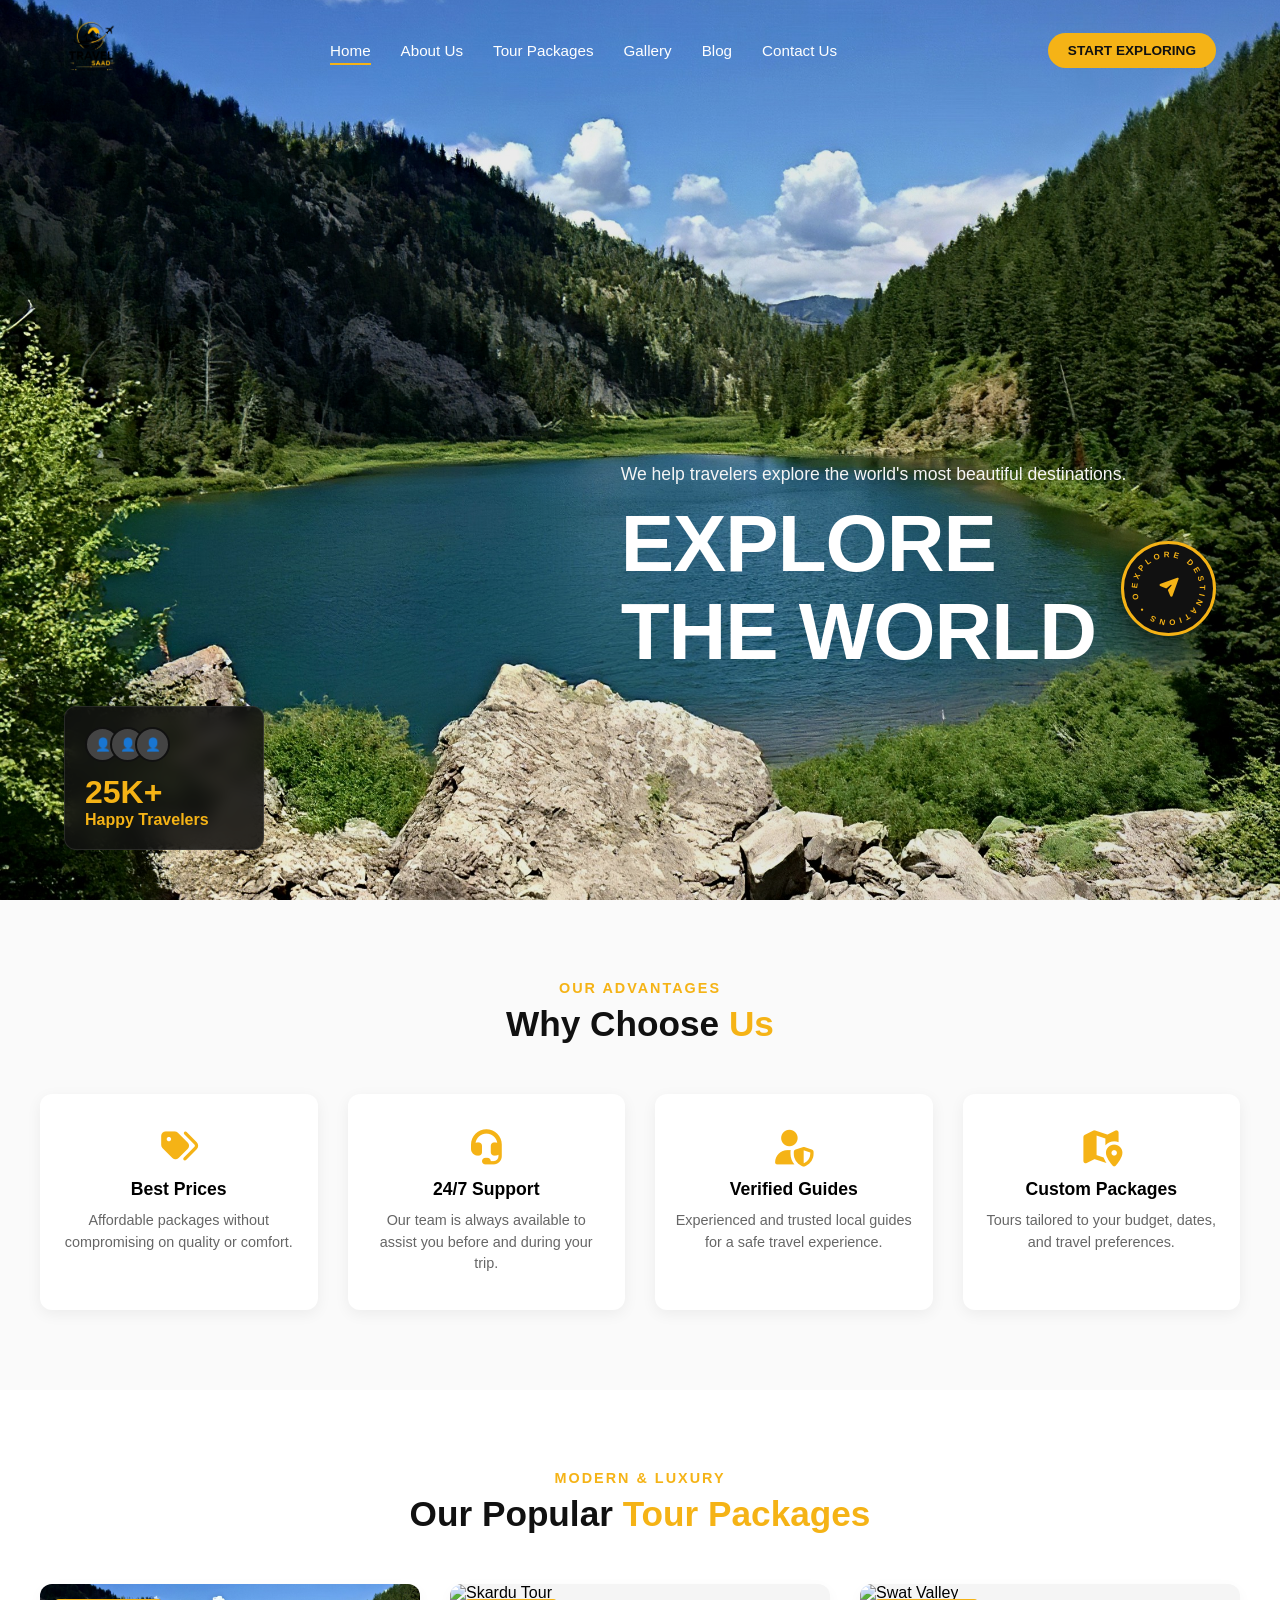
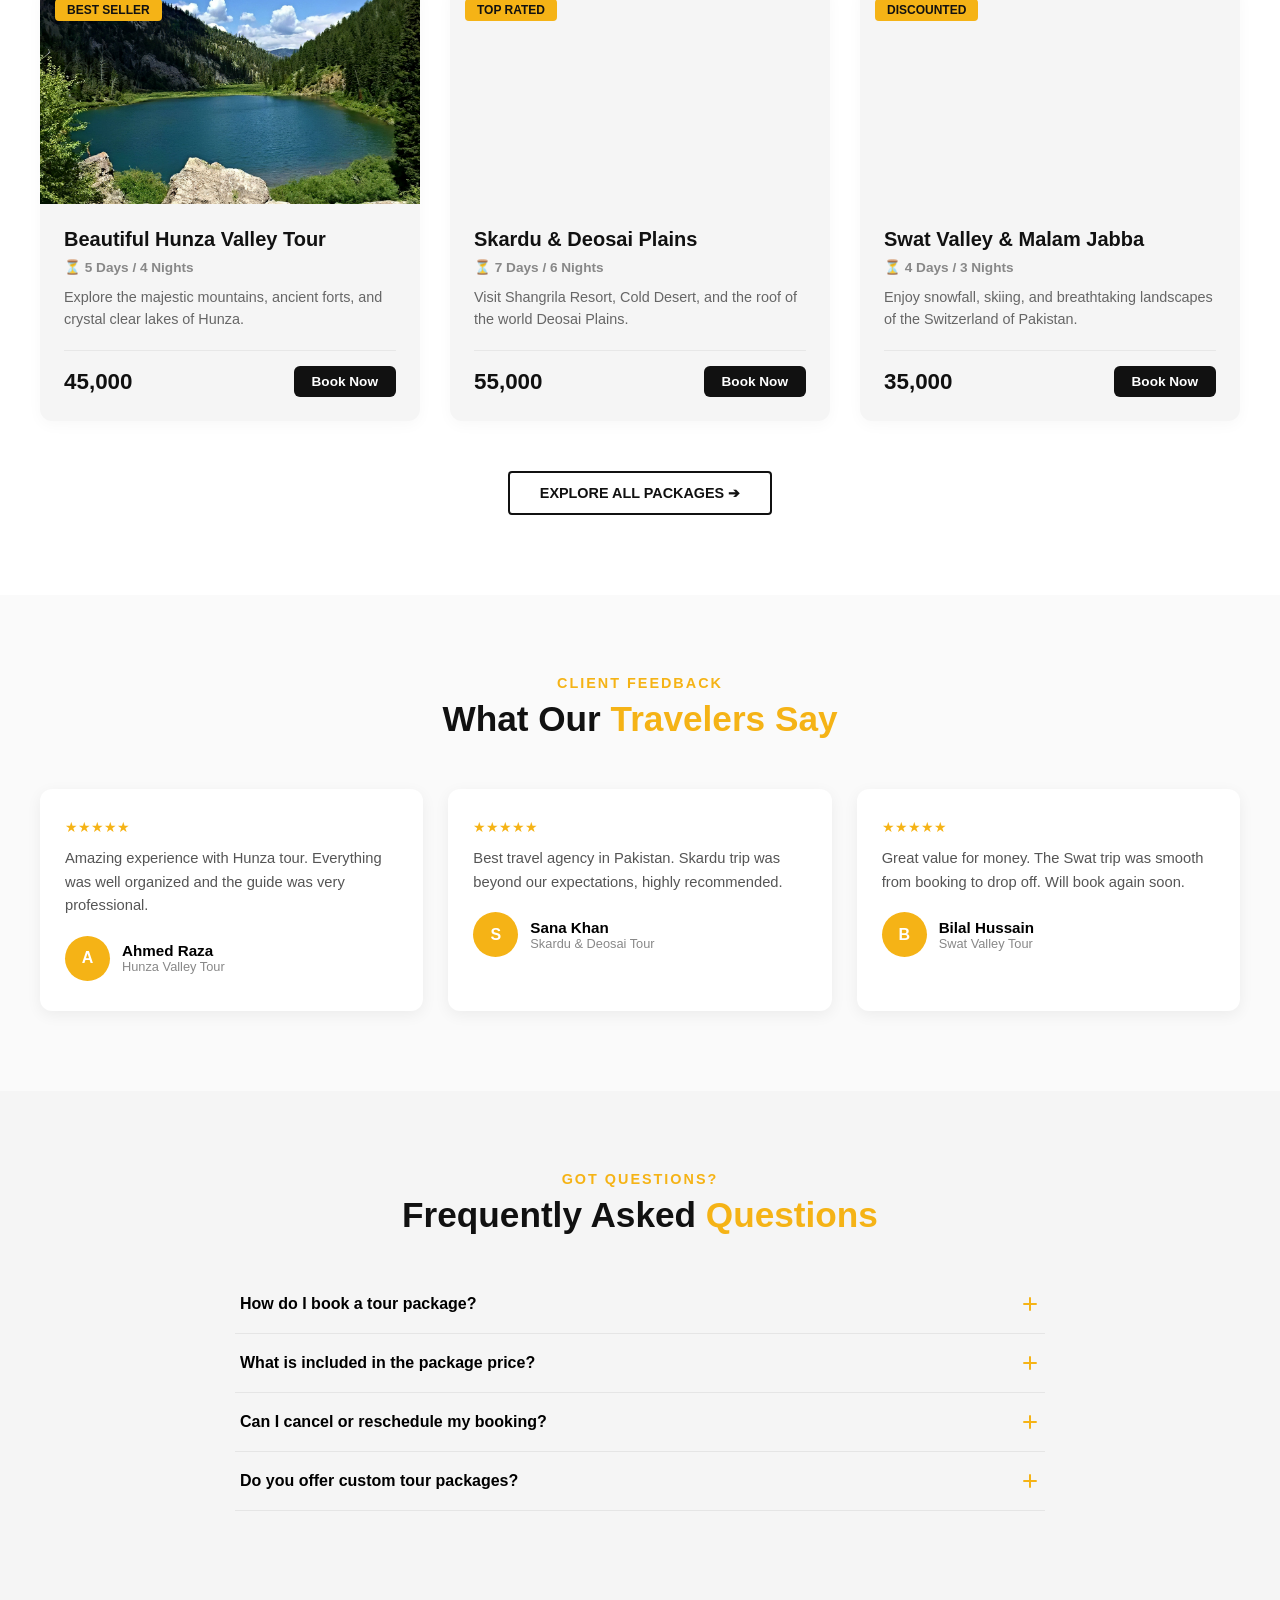
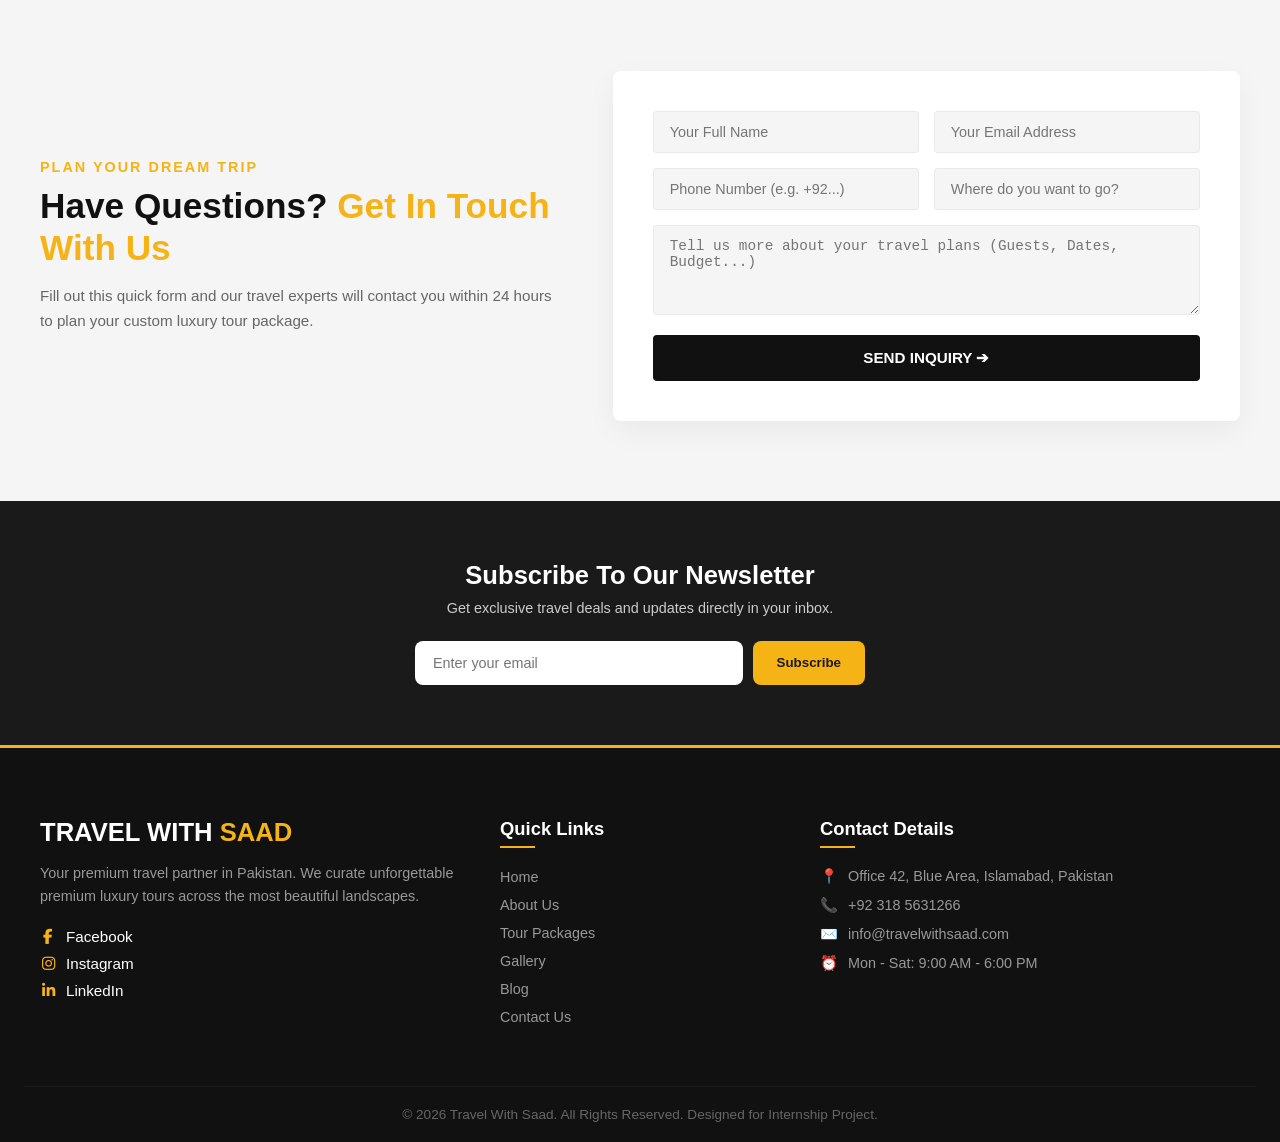
==== commit 586a8c01: "Updated website section" ====
--- a/index.html
+++ b/index.html
@@ -7,6 +7,228 @@
      
      <link rel="stylesheet" href="css/all.min.css"> 
      <link rel="stylesheet" href="style.css">
+     <style>
+/* ================================================
+   NEW SECTIONS CSS (WHY CHOOSE US, FEATURED DESTINATIONS, TESTIMONIALS, FAQS, NEWSLETTER)
+   ================================================ */
+ 
+/* ---------- WHY CHOOSE US ---------- */
+.why-choose-section {
+    padding: 80px 20px;
+    background-color: #fafafa;
+    text-align: center;
+}
+.why-choose-grid {
+    display: grid;
+    grid-template-columns: repeat(4, 1fr);
+    gap: 30px;
+    max-width: 1200px;
+    margin: 40px auto 0;
+}
+.why-choose-card {
+    background: #fff;
+    padding: 35px 20px;
+    border-radius: 12px;
+    box-shadow: 0 4px 15px rgba(0,0,0,0.06);
+    transition: transform 0.3s ease;
+}
+.why-choose-card:hover {
+    transform: translateY(-8px);
+}
+.why-choose-icon {
+    font-size: 2.2rem;
+    color: #f5b316;
+    margin-bottom: 15px;
+}
+.why-choose-card h3 {
+    font-size: 1.1rem;
+    margin-bottom: 10px;
+}
+.why-choose-card p {
+    font-size: 0.9rem;
+    color: #666;
+    line-height: 1.5;
+}
+ 
+
+ 
+/* ---------- TESTIMONIALS ---------- */
+.testimonials-section {
+    padding: 80px 20px;
+    background-color: #fafafa;
+    text-align: center;
+}
+.testimonials-grid {
+    display: grid;
+    grid-template-columns: repeat(3, 1fr);
+    gap: 25px;
+    max-width: 1200px;
+    margin: 40px auto 0;
+}
+.testimonial-card {
+    background: #fff;
+    padding: 30px 25px;
+    border-radius: 12px;
+    box-shadow: 0 4px 15px rgba(0,0,0,0.06);
+    text-align: left;
+}
+.testimonial-stars {
+    color: #f5b316;
+    margin-bottom: 12px;
+    font-size: 0.9rem;
+}
+.testimonial-text {
+    font-size: 0.92rem;
+    color: #555;
+    line-height: 1.6;
+    margin-bottom: 18px;
+}
+.testimonial-person {
+    display: flex;
+    align-items: center;
+    gap: 12px;
+}
+.testimonial-avatar {
+    width: 45px;
+    height: 45px;
+    border-radius: 50%;
+    background: #f5b316;
+    color: #fff;
+    display: flex;
+    align-items: center;
+    justify-content: center;
+    font-weight: 700;
+    flex-shrink: 0;
+}
+.testimonial-name {
+    font-weight: 600;
+    font-size: 0.95rem;
+}
+.testimonial-role {
+    font-size: 0.8rem;
+    color: #888;
+}
+ 
+/* ---------- FAQS ---------- */
+.faqs-section {
+    padding: 80px 20px;
+    max-width: 850px;
+    margin: 0 auto;
+}
+.faqs-section .section-header {
+    text-align: center;
+    margin-bottom: 40px;
+}
+.faq-item {
+    border-bottom: 1px solid #e5e5e5;
+}
+.faq-question {
+    width: 100%;
+    background: none;
+    border: none;
+    text-align: left;
+    padding: 20px 5px;
+    font-size: 1rem;
+    font-weight: 600;
+    cursor: pointer;
+    display: flex;
+    justify-content: space-between;
+    align-items: center;
+}
+.faq-question .faq-icon {
+    color: #f5b316;
+    transition: transform 0.3s ease;
+}
+.faq-item.active .faq-icon {
+    transform: rotate(45deg);
+}
+.faq-answer {
+    max-height: 0;
+    overflow: hidden;
+    transition: max-height 0.3s ease;
+}
+.faq-answer p {
+    padding: 0 5px 20px;
+    font-size: 0.92rem;
+    color: #666;
+    line-height: 1.6;
+}
+.faq-item.active .faq-answer {
+    max-height: 300px;
+}
+ 
+/* ---------- NEWSLETTER ---------- */
+.newsletter-section {
+    padding: 60px 20px;
+    background-color: #1a1a1a;
+    text-align: center;
+}
+.newsletter-section h2 {
+    color: #fff;
+    font-size: 1.6rem;
+    margin-bottom: 10px;
+}
+.newsletter-section p {
+    color: #ccc;
+    font-size: 0.9rem;
+    margin-bottom: 25px;
+}
+.newsletter-form {
+    display: flex;
+    justify-content: center;
+    gap: 10px;
+    max-width: 450px;
+    margin: 0 auto;
+}
+.newsletter-form input {
+    flex: 1;
+    padding: 14px 18px;
+    border-radius: 8px;
+    border: none;
+    font-size: 0.9rem;
+}
+.newsletter-form button {
+    padding: 14px 24px;
+    background: #f5b316;
+    color: #1a1a1a;
+    border: none;
+    border-radius: 8px;
+    font-weight: 700;
+    cursor: pointer;
+}
+ 
+/* ================================================
+   RESPONSIVE — TABLET (max-width: 992px)
+   ================================================ */
+@media (max-width: 992px) {
+    .why-choose-grid {
+        grid-template-columns: repeat(2, 1fr);
+    }
+    .testimonials-grid {
+        grid-template-columns: repeat(2, 1fr);
+    }
+}
+ 
+/* ================================================
+   RESPONSIVE — MOBILE (max-width: 576px)
+   ================================================ */
+@media (max-width: 576px) {
+    .why-choose-grid,
+    .destinations-grid,
+    .testimonials-grid {
+        grid-template-columns: 1fr;
+    }
+    .newsletter-form {
+        flex-direction: column;
+    }
+    .why-choose-section,
+    .testimonials-section,
+    .faqs-section,
+    .newsletter-section {
+        padding: 50px 15px;
+    }
+}
+</style>
 </head>
 <body>
     <!-- ==========================================
@@ -89,6 +311,37 @@
         </div>
     </div>
 </section>
+<!-- ================================================
+     WHY CHOOSE US SECTION
+     ================================================ -->
+<section class="why-choose-section">
+    <div class="section-header">
+        <p class="sub-title">Our Advantages</p>
+        <h2 class="main-title">Why Choose <span>Us</span></h2>
+    </div>
+    <div class="why-choose-grid">
+        <div class="why-choose-card">
+            <i class="fas fa-tags why-choose-icon"></i>
+            <h3>Best Prices</h3>
+            <p>Affordable packages without compromising on quality or comfort.</p>
+        </div>
+        <div class="why-choose-card">
+            <i class="fas fa-headset why-choose-icon"></i>
+            <h3>24/7 Support</h3>
+            <p>Our team is always available to assist you before and during your trip.</p>
+        </div>
+        <div class="why-choose-card">
+            <i class="fas fa-user-shield why-choose-icon"></i>
+            <h3>Verified Guides</h3>
+            <p>Experienced and trusted local guides for a safe travel experience.</p>
+        </div>
+        <div class="why-choose-card">
+            <i class="fas fa-map-marked-alt why-choose-icon"></i>
+            <h3>Custom Packages</h3>
+            <p>Tours tailored to your budget, dates, and travel preferences.</p>
+        </div>
+    </div>
+</section>
 <!-- ==========================================
      POPULAR TOUR PACKAGES SECTION
      ========================================== -->
@@ -161,6 +414,98 @@
         </div>
     </div>
 </section>
+
+    
+<!-- ================================================
+     TESTIMONIALS SECTION
+     ================================================ -->
+<section class="testimonials-section">
+    <div class="section-header">
+        <p class="sub-title">Client Feedback</p>
+        <h2 class="main-title">What Our <span>Travelers Say</span></h2>
+    </div>
+    <div class="testimonials-grid">
+        <div class="testimonial-card">
+            <div class="testimonial-stars">★★★★★</div>
+            <p class="testimonial-text">Amazing experience with Hunza tour. Everything was well organized and the guide was very professional.</p>
+            <div class="testimonial-person">
+                <div class="testimonial-avatar">A</div>
+                <div>
+                    <p class="testimonial-name">Ahmed Raza</p>
+                    <p class="testimonial-role">Hunza Valley Tour</p>
+                </div>
+            </div>
+        </div>
+        <div class="testimonial-card">
+            <div class="testimonial-stars">★★★★★</div>
+            <p class="testimonial-text">Best travel agency in Pakistan. Skardu trip was beyond our expectations, highly recommended.</p>
+            <div class="testimonial-person">
+                <div class="testimonial-avatar">S</div>
+                <div>
+                    <p class="testimonial-name">Sana Khan</p>
+                    <p class="testimonial-role">Skardu & Deosai Tour</p>
+                </div>
+            </div>
+        </div>
+        <div class="testimonial-card">
+            <div class="testimonial-stars">★★★★★</div>
+            <p class="testimonial-text">Great value for money. The Swat trip was smooth from booking to drop off. Will book again soon.</p>
+            <div class="testimonial-person">
+                <div class="testimonial-avatar">B</div>
+                <div>
+                    <p class="testimonial-name">Bilal Hussain</p>
+                    <p class="testimonial-role">Swat Valley Tour</p>
+                </div>
+            </div>
+        </div>
+    </div>
+</section>
+ 
+<!-- ================================================
+     FAQS SECTION
+     ================================================ -->
+<section class="faqs-section">
+    <div class="section-header">
+        <p class="sub-title">Got Questions?</p>
+        <h2 class="main-title">Frequently Asked <span>Questions</span></h2>
+    </div>
+ 
+    <div class="faq-item">
+        <button class="faq-question">How do I book a tour package?
+            <i class="fas fa-plus faq-icon"></i>
+        </button>
+        <div class="faq-answer">
+            <p>You can book directly through our Contact page form, or call us on the number listed in the footer.</p>
+        </div>
+    </div>
+ 
+    <div class="faq-item">
+        <button class="faq-question">What is included in the package price?
+            <i class="fas fa-plus faq-icon"></i>
+        </button>
+        <div class="faq-answer">
+            <p>Packages generally include transport, accommodation, and guided tours. Exact inclusions are listed on each package page.</p>
+        </div>
+    </div>
+ 
+    <div class="faq-item">
+        <button class="faq-question">Can I cancel or reschedule my booking?
+            <i class="fas fa-plus faq-icon"></i>
+        </button>
+        <div class="faq-answer">
+            <p>Yes, cancellations and rescheduling are allowed up to 48 hours before departure. Contact our support team for assistance.</p>
+        </div>
+    </div>
+ 
+    <div class="faq-item">
+        <button class="faq-question">Do you offer custom tour packages?
+            <i class="fas fa-plus faq-icon"></i>
+        </button>
+        <div class="faq-answer">
+            <p>Yes, we design custom packages based on your budget, travel dates, and destination preferences.</p>
+        </div>
+    </div>
+</section>
 <!-- ==========================================
      QUICK INQUIRY FORM (FORMSPREE INTEGRATION)
      ========================================== -->
@@ -197,6 +542,18 @@
 
     </div>
 </section>
+<!-- ================================================
+     NEWSLETTER SIGNUP SECTION
+     ================================================ -->
+<section class="newsletter-section">
+    <h2>Subscribe To Our Newsletter</h2>
+    <p>Get exclusive travel deals and updates directly in your inbox.</p>
+    <form class="newsletter-form" action="https://formspree.io/f/mljrjzow" method="POST">
+        <input type="email" name="email" placeholder="Enter your email" required>
+        <button type="submit">Subscribe</button>
+    </form>
+</section>
+ 
 <!-- ==========================================
      MAIN WEBSITE FOOTER SECTION
      ========================================== -->
